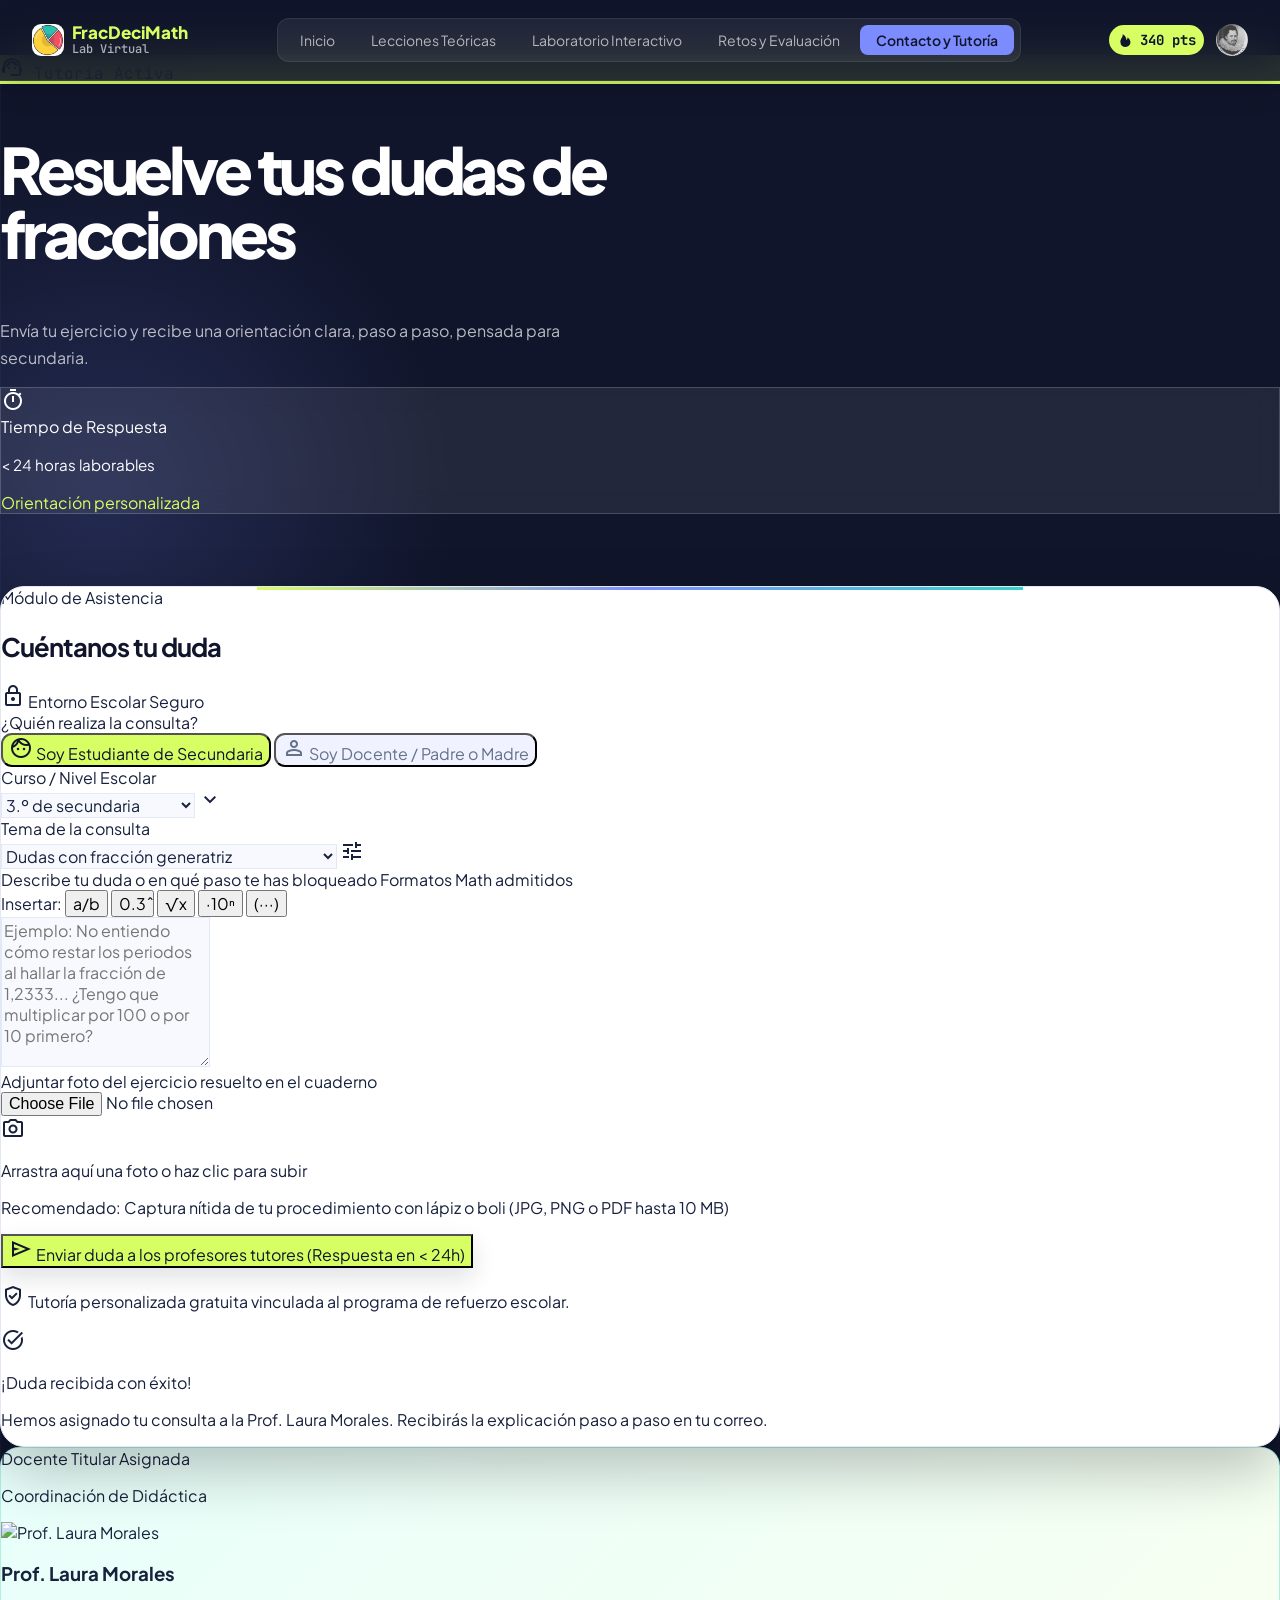
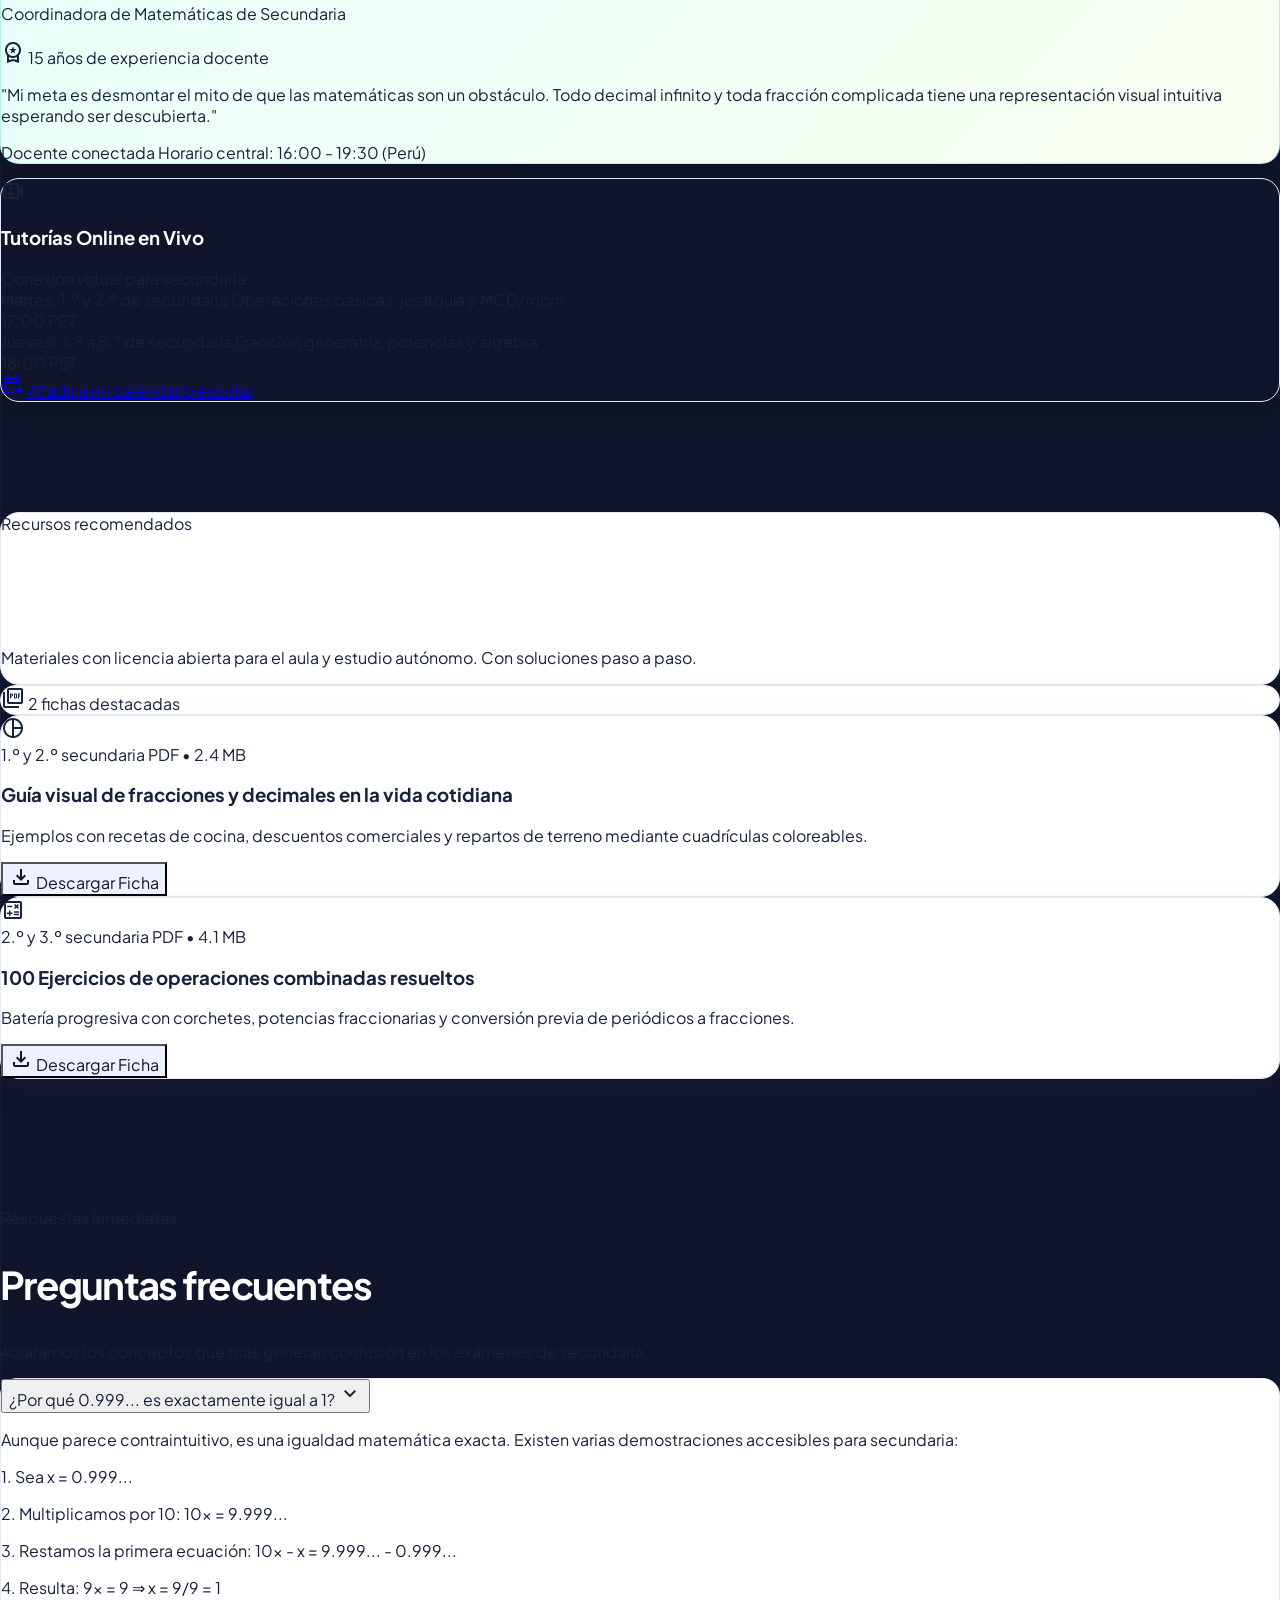
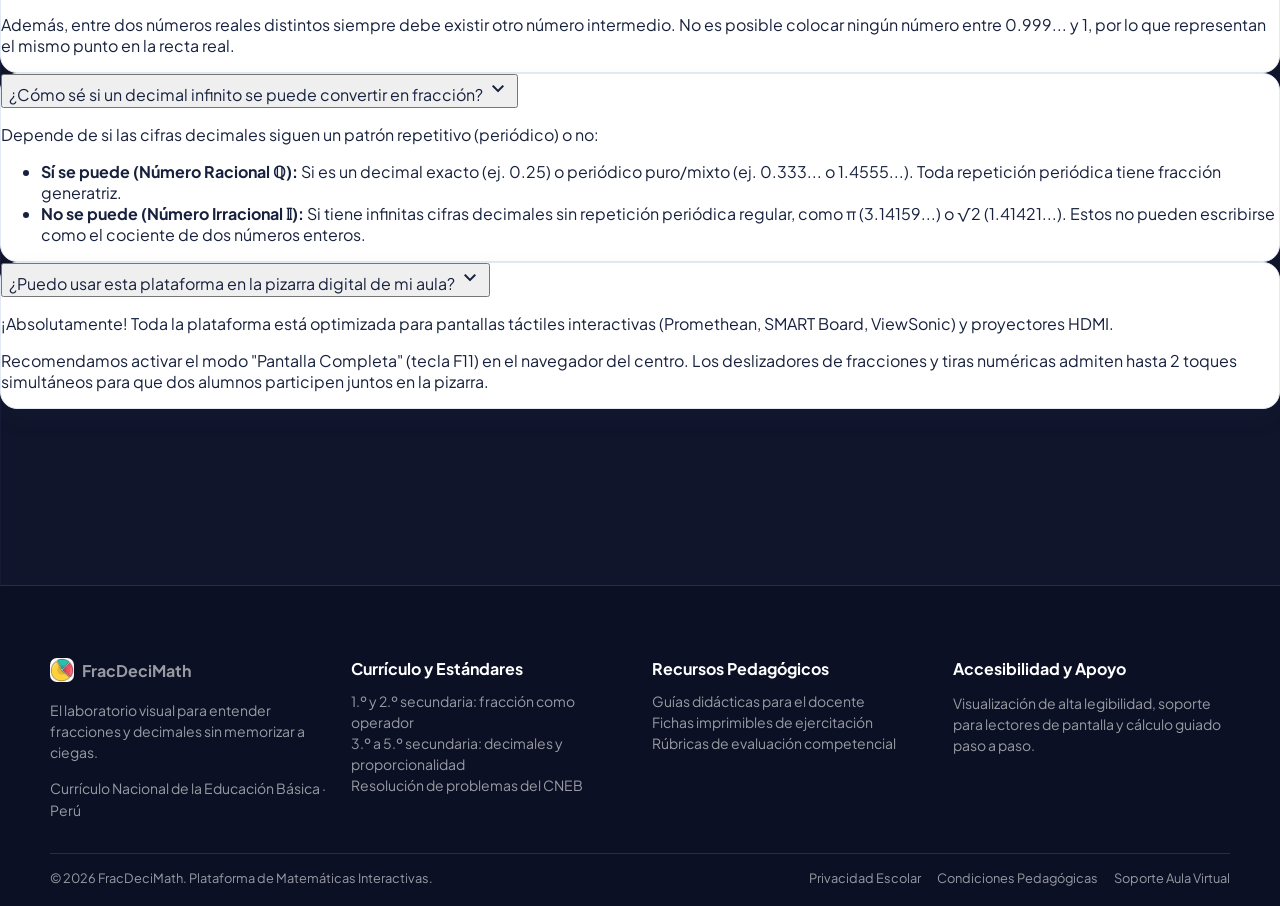
==== contacto-tutoria.html @ 97b7433b "Initial commit Created from https://vercel.com/new" ====
<!doctype html>
<html lang="es">
  <head>
    <meta charset="utf-8" />
    <meta content="width=device-width, initial-scale=1.0" name="viewport" />
    <meta content="web_standard" name="shell-type" />
    <title>FracDeciMath — Contacto y Tutoría</title>

    <!-- Fuentes -->
    <link href="https://fonts.googleapis.com" rel="preconnect" />
    <link crossorigin="" href="https://fonts.gstatic.com" rel="preconnect" />
    <link
      href="https://fonts.googleapis.com/css2?family=Material+Symbols+Outlined:opsz,wght,FILL,GRAD@20..48,100..700,0..1,-50..200"
      rel="stylesheet"
    />
    <link
      href="https://fonts.googleapis.com/css2?family=JetBrains+Mono:wght@400;500;600;700&family=Plus+Jakarta+Sans:wght@400;500;600;700;800&display=swap"
      rel="stylesheet"
    />

    <!-- Estilos propios -->

    <!-- Tailwind (CDN) + configuración -->
    <script src="https://cdn.tailwindcss.com"></script>
    <script id="tailwind-config">
      tailwind.config = {
        darkMode: "class",
        theme: {
          extend: {
            colors: {
              "on-secondary-fixed-variant": "#004e5c",
              "on-primary-fixed-variant": "#3323cc",
              secondary: "#00687a",
              "surface-container-low": "#f0f3ff",
              "on-secondary-container": "#006172",
              "surface-bright": "#f9f9ff",
              primary: "#3525cd",
              "on-secondary-fixed": "#001f26",
              "on-primary-container": "#dad7ff",
              "on-error": "#ffffff",
              surface: "#f9f9ff",
              "surface-tint": "#4d44e3",
              "inverse-primary": "#c3c0ff",
              "on-primary": "#ffffff",
              "surface-dim": "#cfdaf2",
              "inverse-surface": "#263143",
              error: "#ba1a1a",
              "surface-container-highest": "#d8e3fb",
              "primary-container": "#4f46e5",
              outline: "#777587",
              "on-tertiary-fixed": "#2a1700",
              "inverse-on-surface": "#ecf1ff",
              "surface-container": "#e7eeff",
              "surface-variant": "#d8e3fb",
              "tertiary-fixed": "#ffddb8",
              "secondary-fixed-dim": "#4cd7f6",
              "tertiary-container": "#885500",
              "on-background": "#111c2d",
              "secondary-container": "#57dffe",
              tertiary: "#684000",
              "surface-container-high": "#dee8ff",
              "on-error-container": "#93000a",
              "primary-fixed": "#e2dfff",
              "primary-fixed-dim": "#c3c0ff",
              "on-tertiary": "#ffffff",
              "tertiary-fixed-dim": "#ffb95f",
              "error-container": "#ffdad6",
              "on-surface": "#111c2d",
              "on-primary-fixed": "#0f0069",
              "outline-variant": "#c7c4d8",
              "on-secondary": "#ffffff",
              "on-surface-variant": "#464555",
              "on-tertiary-fixed-variant": "#653e00",
              background: "#f9f9ff",
              "on-tertiary-container": "#ffd4a4",
              "secondary-fixed": "#acedff",
              "surface-container-lowest": "#ffffff",
            },
            borderRadius: {
              DEFAULT: "0.25rem",
              lg: "0.5rem",
              xl: "0.75rem",
              full: "9999px",
            },
            spacing: {
              gutter: "1.5rem",
              margin: "2rem",
              "space-sm": "0.5rem",
              "space-md": "1rem",
              "space-xs": "0.25rem",
              "space-lg": "1.5rem",
              "margin-mobile": "1rem",
              "space-xl": "2.5rem",
              "gutter-mobile": "1rem",
            },
            fontFamily: {
              "headline-md": ["Plus Jakarta Sans"],
              "math-display": ["JetBrains Mono"],
              "label-lg": ["JetBrains Mono"],
              "body-md": ["Plus Jakarta Sans"],
              "label-sm": ["JetBrains Mono"],
              "label-md": ["JetBrains Mono"],
              "headline-xl-mobile": ["Plus Jakarta Sans"],
              "headline-lg-mobile": ["Plus Jakarta Sans"],
              "headline-xl": ["Plus Jakarta Sans"],
              "body-sm": ["Plus Jakarta Sans"],
              "headline-sm": ["Plus Jakarta Sans"],
              "body-lg": ["Plus Jakarta Sans"],
              "headline-lg": ["Plus Jakarta Sans"],
              "math-inline": ["JetBrains Mono"],
            },
            fontSize: {
              "headline-md": [
                "22px",
                { lineHeight: "28px", fontWeight: "700" },
              ],
              "math-display": [
                "24px",
                { lineHeight: "36px", fontWeight: "600" },
              ],
              "label-lg": [
                "16px",
                {
                  lineHeight: "22px",
                  letterSpacing: "-0.01em",
                  fontWeight: "600",
                },
              ],
              "body-md": ["16px", { lineHeight: "24px", fontWeight: "400" }],
              "label-sm": [
                "12px",
                {
                  lineHeight: "16px",
                  letterSpacing: "0.02em",
                  fontWeight: "500",
                },
              ],
              "label-md": ["14px", { lineHeight: "18px", fontWeight: "500" }],
              "headline-xl-mobile": [
                "30px",
                {
                  lineHeight: "38px",
                  letterSpacing: "-0.015em",
                  fontWeight: "800",
                },
              ],
              "headline-lg-mobile": [
                "24px",
                {
                  lineHeight: "32px",
                  letterSpacing: "-0.01em",
                  fontWeight: "700",
                },
              ],
              "headline-xl": [
                "40px",
                {
                  lineHeight: "48px",
                  letterSpacing: "-0.02em",
                  fontWeight: "800",
                },
              ],
              "body-sm": ["14px", { lineHeight: "20px", fontWeight: "400" }],
              "headline-sm": [
                "18px",
                { lineHeight: "24px", fontWeight: "600" },
              ],
              "body-lg": ["18px", { lineHeight: "28px", fontWeight: "400" }],
              "headline-lg": [
                "32px",
                {
                  lineHeight: "40px",
                  letterSpacing: "-0.015em",
                  fontWeight: "700",
                },
              ],
              "math-inline": [
                "16px",
                { lineHeight: "24px", fontWeight: "500" },
              ],
            },
          },
        },
      };
    </script>
    <link rel="stylesheet" href="css/header.css" />
    <link rel="stylesheet" href="css/layouts.css" />
    <link rel="stylesheet" href="css/base.css" />
    <link rel="stylesheet" href="css/contacto-tutoria.css" />
  </head>

  <body
    data-page="contacto-tutoria"
    class="bg-surface font-body-md text-on-surface antialiased selection:bg-primary selection:text-on-primary"
  >
    <!-- ======================= HEADER ======================= -->
    <div data-layout="header"></div>

    <!-- ======================= MAIN ======================= -->
    <main class="w-full pt-20 bg-surface min-h-[calc(100vh-14rem)]">
      <div class="flex flex-col w-full">
        <!-- Page Header -->
        <section
          class="relative w-full overflow-hidden bg-gradient-to-b from-surface-container-high/60 via-surface to-surface pb-space-xl pt-space-lg"
        >
          <div class="max-w-[1280px] mx-auto px-margin-mobile lg:px-margin">
            <div
              class="flex flex-col lg:flex-row lg:items-end lg:justify-between gap-space-lg"
            >
              <div class="max-w-3xl">
                <div
                  class="inline-flex items-center gap-space-xs bg-primary-fixed text-on-primary-fixed px-space-md py-1 rounded-full mb-space-md"
                >
                  <span class="material-symbols-outlined text-base"
                    >support_agent</span
                  >
                  <span
                    class="font-label-sm text-label-sm uppercase tracking-wider font-semibold"
                    >Tutoría Activa</span
                  >
                </div>
                <h1
                  class="font-headline-xl text-headline-xl text-on-surface tracking-tight mb-space-sm"
                >
                  Resuelve tus dudas de fracciones
                </h1>
                <p
                  class="font-body-lg text-body-lg text-on-surface-variant max-w-2xl"
                >
                  Envía tu ejercicio y recibe una orientación clara, paso a
                  paso, pensada para secundaria.
                </p>
              </div>

              <!-- Quick Status Card -->
              <div
                class="bg-surface-container-lowest p-space-md rounded-xl shadow-md flex items-center gap-space-md min-w-[280px]"
              >
                <div
                  class="relative flex items-center justify-center w-12 h-12 rounded-lg bg-secondary-fixed text-on-secondary-fixed"
                >
                  <span class="material-symbols-outlined text-2xl">timer</span>
                  <span
                    class="absolute top-1 right-1 w-2.5 h-2.5 rounded-full bg-secondary ring-2 ring-surface-container-lowest"
                  ></span>
                </div>
                <div>
                  <span
                    class="font-label-sm text-label-sm text-outline uppercase tracking-wider"
                    >Tiempo de Respuesta</span
                  >
                  <p class="font-headline-sm text-headline-sm text-on-surface">
                    &lt; 24 horas laborables
                  </p>
                  <span
                    class="font-body-sm text-body-sm text-secondary font-medium"
                    >Orientación personalizada</span
                  >
                </div>
              </div>
            </div>
          </div>
        </section>

        <!-- Formulario + Panel docente -->
        <section class="w-full pb-space-xl">
          <div class="max-w-[1280px] mx-auto px-margin-mobile lg:px-margin">
            <div
              class="grid grid-cols-1 lg:grid-cols-12 gap-space-lg items-start"
            >
              <!-- Columna izquierda: formulario (7 cols) -->
              <div
                class="lg:col-span-7 bg-surface-container-lowest rounded-xl p-space-lg lg:p-space-xl shadow-md"
              >
                <div
                  class="flex items-center justify-between mb-space-lg pb-space-sm border-b-0"
                >
                  <div>
                    <span
                      class="font-label-sm text-label-sm text-primary uppercase font-bold tracking-wider"
                      >Módulo de Asistencia</span
                    >
                    <h2
                      class="font-headline-lg text-headline-lg text-on-surface"
                    >
                      Cuéntanos tu duda
                    </h2>
                  </div>
                  <div
                    class="hidden sm:flex items-center gap-1 bg-surface-container px-space-sm py-1 rounded-full text-on-surface-variant"
                  >
                    <span class="material-symbols-outlined text-sm">lock</span>
                    <span class="font-label-sm text-label-sm"
                      >Entorno Escolar Seguro</span
                    >
                  </div>
                </div>

                <form
                  class="space-y-space-lg"
                  id="math-query-form"
                  onsubmit="
                    event.preventDefault();
                    showSuccessToast();
                  "
                >
                  <!-- Selector de rol -->
                  <div>
                    <label
                      class="block font-label-md text-label-md text-on-surface mb-space-xs font-semibold"
                      >¿Quién realiza la consulta?</label
                    >
                    <div
                      class="grid grid-cols-2 gap-space-sm bg-surface-container-low p-1.5 rounded-lg"
                    >
                      <button
                        class="py-2.5 px-space-md rounded-md font-body-sm text-body-sm font-semibold transition-all bg-primary-container text-on-primary shadow-sm flex items-center justify-center gap-space-xs"
                        id="role-student"
                        onclick="setRole('student')"
                        type="button"
                      >
                        <span class="material-symbols-outlined text-base"
                          >face</span
                        >
                        <span>Soy Estudiante de Secundaria</span>
                      </button>
                      <button
                        class="py-2.5 px-space-md rounded-md font-body-sm text-body-sm font-semibold text-on-surface-variant hover:text-on-surface hover:bg-surface-container transition-all flex items-center justify-center gap-space-xs"
                        id="role-teacher"
                        onclick="setRole('teacher')"
                        type="button"
                      >
                        <span class="material-symbols-outlined text-base"
                          >person</span
                        >
                        <span>Soy Docente / Padre o Madre</span>
                      </button>
                    </div>
                  </div>

                  <!-- Curso y tema -->
                  <div class="grid grid-cols-1 md:grid-cols-2 gap-space-md">
                    <div>
                      <label
                        class="block font-label-md text-label-md text-on-surface mb-space-xs font-semibold"
                        >Curso / Nivel Escolar</label
                      >
                      <div class="relative">
                        <select
                          class="w-full h-12 bg-surface-container-low text-on-surface font-body-md text-body-md rounded-lg px-space-md appearance-none focus:outline-none focus:bg-surface-container-lowest focus:ring-2 focus:ring-primary transition-all"
                        >
                          <option value="1sec">1.º de secundaria</option>
                          <option value="2sec">2.º de secundaria</option>
                          <option selected="" value="3sec">
                            3.º de secundaria
                          </option>
                          <option value="4sec">4.º y 5.º de secundaria</option>
                        </select>
                        <span
                          class="material-symbols-outlined absolute right-space-md top-3 pointer-events-none text-outline"
                          >expand_more</span
                        >
                      </div>
                    </div>
                    <div>
                      <label
                        class="block font-label-md text-label-md text-on-surface mb-space-xs font-semibold"
                        >Tema de la consulta</label
                      >
                      <div class="relative">
                        <select
                          class="w-full h-12 bg-surface-container-low text-on-surface font-body-md text-body-md rounded-lg px-space-md appearance-none focus:outline-none focus:bg-surface-container-lowest focus:ring-2 focus:ring-primary transition-all"
                        >
                          <option value="generatriz">
                            Dudas con fracción generatriz
                          </option>
                          <option value="combinadas">
                            Operaciones combinadas con paréntesis
                          </option>
                          <option value="problemas">
                            Problemas de aplicación contextual
                          </option>
                          <option value="otro">
                            Otro contenido del temario
                          </option>
                        </select>
                        <span
                          class="material-symbols-outlined absolute right-space-md top-3 pointer-events-none text-outline"
                          >tune</span
                        >
                      </div>
                    </div>
                  </div>

                  <!-- Descripción + atajos matemáticos -->
                  <div>
                    <div class="flex items-center justify-between mb-space-xs">
                      <label
                        class="font-label-md text-label-md text-on-surface font-semibold"
                        >Describe tu duda o en qué paso te has bloqueado</label
                      >
                      <span class="font-label-sm text-label-sm text-outline"
                        >Formatos Math admitidos</span
                      >
                    </div>
                    <div
                      class="flex flex-wrap items-center gap-space-xs mb-space-xs bg-surface-container-low p-space-xs rounded-lg"
                    >
                      <span
                        class="font-label-sm text-label-sm text-on-surface-variant px-space-xs"
                        >Insertar:</span
                      >
                      <button
                        class="px-space-sm py-1 bg-surface-container-lowest text-primary font-math-inline text-math-inline rounded hover:bg-primary hover:text-on-primary transition-colors shadow-sm"
                        onclick="insertSnippet('\\frac{a}{b}')"
                        type="button"
                      >
                        a/b
                      </button>
                      <button
                        class="px-space-sm py-1 bg-surface-container-lowest text-primary font-math-inline text-math-inline rounded hover:bg-primary hover:text-on-primary transition-colors shadow-sm"
                        onclick="insertSnippet('0.\\bar{3}')"
                        type="button"
                      >
                        0.3̂
                      </button>
                      <button
                        class="px-space-sm py-1 bg-surface-container-lowest text-primary font-math-inline text-math-inline rounded hover:bg-primary hover:text-on-primary transition-colors shadow-sm"
                        onclick="insertSnippet('\\sqrt{x}')"
                        type="button"
                      >
                        √x
                      </button>
                      <button
                        class="px-space-sm py-1 bg-surface-container-lowest text-primary font-math-inline text-math-inline rounded hover:bg-primary hover:text-on-primary transition-colors shadow-sm"
                        onclick="insertSnippet(' \\cdot 10^n ')"
                        type="button"
                      >
                        ·10ⁿ
                      </button>
                      <button
                        class="px-space-sm py-1 bg-surface-container-lowest text-primary font-math-inline text-math-inline rounded hover:bg-primary hover:text-on-primary transition-colors shadow-sm"
                        onclick="insertSnippet('( ) / ( )')"
                        type="button"
                      >
                        (···)
                      </button>
                    </div>
                    <textarea
                      class="w-full bg-surface-container-low text-on-surface font-body-md text-body-md p-space-md rounded-lg focus:outline-none focus:bg-surface-container-lowest focus:ring-2 focus:ring-primary transition-all resize-y"
                      id="query-textarea"
                      placeholder="Ejemplo: No entiendo cómo restar los periodos al hallar la fracción de 1,2333... ¿Tengo que multiplicar por 100 o por 10 primero?"
                      required=""
                      rows="4"
                    ></textarea>
                  </div>

                  <!-- Subida de foto -->
                  <div>
                    <label
                      class="block font-label-md text-label-md text-on-surface mb-space-xs font-semibold"
                      >Adjuntar foto del ejercicio resuelto en el
                      cuaderno</label
                    >
                    <div
                      class="relative group bg-surface-container-low hover:bg-surface-container-high rounded-xl p-space-lg text-center transition-all cursor-pointer"
                    >
                      <input
                        accept="image/*,.pdf"
                        class="absolute inset-0 w-full h-full opacity-0 cursor-pointer"
                        onchange="handleFileSelected(this)"
                        type="file"
                      />
                      <div class="flex flex-col items-center justify-center">
                        <div
                          class="w-12 h-12 rounded-full bg-surface-container-lowest text-primary flex items-center justify-center mb-space-xs group-hover:scale-110 transition-transform shadow-sm"
                        >
                          <span class="material-symbols-outlined text-2xl"
                            >photo_camera</span
                          >
                        </div>
                        <p
                          class="font-headline-sm text-headline-sm text-on-surface mb-1"
                          id="upload-headline"
                        >
                          Arrastra aquí una foto o haz clic para subir
                        </p>
                        <p
                          class="font-body-sm text-body-sm text-on-surface-variant"
                        >
                          Recomendado: Captura nítida de tu procedimiento con
                          lápiz o boli (JPG, PNG o PDF hasta 10 MB)
                        </p>
                      </div>
                    </div>
                  </div>

                  <!-- Envío -->
                  <div class="pt-space-xs">
                    <button
                      class="w-full h-14 bg-primary-container text-on-primary font-headline-sm text-headline-sm rounded-lg hover:opacity-95 active:scale-[0.99] transition-all shadow-md flex items-center justify-center gap-space-sm"
                      type="submit"
                    >
                      <span class="material-symbols-outlined text-2xl"
                        >send</span
                      >
                      <span
                        >Enviar duda a los profesores tutores (Respuesta en &lt;
                        24h)</span
                      >
                    </button>
                    <p
                      class="text-center font-label-sm text-label-sm text-outline mt-space-sm flex items-center justify-center gap-space-xs"
                    >
                      <span
                        class="material-symbols-outlined text-sm text-secondary"
                        >verified_user</span
                      >
                      Tutoría personalizada gratuita vinculada al programa de
                      refuerzo escolar.
                    </p>
                  </div>
                </form>

                <!-- Toast (oculto por defecto) -->
                <div
                  class="hidden mt-space-md p-space-md rounded-lg bg-surface-container-highest text-on-surface flex items-center gap-space-sm transition-all"
                  id="query-toast"
                >
                  <span
                    class="material-symbols-outlined text-secondary text-2xl"
                    >task_alt</span
                  >
                  <div>
                    <p class="font-headline-sm text-headline-sm">
                      ¡Duda recibida con éxito!
                    </p>
                    <p
                      class="font-body-sm text-body-sm text-on-surface-variant"
                    >
                      Hemos asignado tu consulta a la Prof. Laura Morales.
                      Recibirás la explicación paso a paso en tu correo.
                    </p>
                  </div>
                </div>
              </div>

              <!-- Columna derecha: docente y soporte (5 cols) -->
              <div class="lg:col-span-5 space-y-space-lg">
                <!-- Perfil docente -->
                <div
                  class="bg-surface-container-lowest rounded-xl overflow-hidden shadow-md"
                >
                  <div
                    class="bg-gradient-to-r from-primary to-surface-tint p-space-md text-on-primary"
                  >
                    <span
                      class="font-label-sm text-label-sm uppercase font-bold tracking-wider opacity-90"
                      >Docente Titular Asignada</span
                    >
                    <p
                      class="font-headline-sm text-headline-sm text-on-primary"
                    >
                      Coordinación de Didáctica
                    </p>
                  </div>
                  <div class="p-space-lg">
                    <div class="flex items-start gap-space-md mb-space-md">
                      <img
                        alt="Prof. Laura Morales"
                        class="w-24 h-24 rounded-2xl object-cover shadow-md shrink-0"
                        src="https://lh3.googleusercontent.com/aida-public/[base64]"
                      />
                      <div>
                        <h3
                          class="font-headline-md text-headline-md text-on-surface leading-snug"
                        >
                          Prof. Laura Morales
                        </h3>
                        <p
                          class="font-body-sm text-body-sm text-secondary font-medium"
                        >
                          Coordinadora de Matemáticas de Secundaria
                        </p>
                        <div
                          class="flex items-center gap-space-xs text-outline mt-1 font-label-sm text-label-sm"
                        >
                          <span class="material-symbols-outlined text-sm"
                            >workspace_premium</span
                          >
                          <span>15 años de experiencia docente</span>
                        </div>
                      </div>
                    </div>
                    <p
                      class="font-body-sm text-body-sm text-on-surface-variant bg-surface-container-low p-space-md rounded-lg mb-space-md"
                    >
                      "Mi meta es desmontar el mito de que las matemáticas son
                      un obstáculo. Todo decimal infinito y toda fracción
                      complicada tiene una representación visual intuitiva
                      esperando ser descubierta."
                    </p>
                    <div
                      class="flex items-center justify-between text-on-surface-variant font-label-sm text-label-sm pt-space-xs"
                    >
                      <span class="flex items-center gap-1">
                        <span
                          class="w-2.5 h-2.5 rounded-full bg-secondary"
                        ></span>
                        Docente conectada
                      </span>
                      <span class="text-outline"
                        >Horario central: 16:00 - 19:30 (Perú)</span
                      >
                    </div>
                  </div>
                </div>

                <!-- Tutorías en vivo -->
                <div
                  class="bg-surface-container-lowest rounded-xl p-space-lg shadow-md"
                >
                  <div class="flex items-center gap-space-sm mb-space-md">
                    <div
                      class="w-10 h-10 rounded-lg bg-surface-container-high text-primary flex items-center justify-center"
                    >
                      <span class="material-symbols-outlined text-xl"
                        >video_camera_front</span
                      >
                    </div>
                    <div>
                      <h3
                        class="font-headline-sm text-headline-sm text-on-surface"
                      >
                        Tutorías Online en Vivo
                      </h3>
                      <span
                        class="font-body-sm text-body-sm text-on-surface-variant"
                        >Conexión virtual para secundaria</span
                      >
                    </div>
                  </div>
                  <div class="space-y-space-sm mb-space-md">
                    <div
                      class="flex items-center justify-between p-space-sm rounded-lg bg-surface-container-low hover:bg-surface-container transition-colors"
                    >
                      <div>
                        <span
                          class="font-label-md text-label-md text-on-surface font-semibold block"
                          >Martes: 1.º y 2.º de secundaria</span
                        >
                        <span class="font-body-sm text-body-sm text-outline"
                          >Operaciones básicas, jerarquía y MCD/mcm</span
                        >
                      </div>
                      <span
                        class="font-label-md text-label-md text-primary font-bold bg-primary-fixed px-space-sm py-1 rounded"
                        >17:00 PET</span
                      >
                    </div>
                    <div
                      class="flex items-center justify-between p-space-sm rounded-lg bg-surface-container-low hover:bg-surface-container transition-colors"
                    >
                      <div>
                        <span
                          class="font-label-md text-label-md text-on-surface font-semibold block"
                          >Jueves: 3.º a 5.º de secundaria</span
                        >
                        <span class="font-body-sm text-body-sm text-outline"
                          >Fracción generatriz, potencias y álgebra</span
                        >
                      </div>
                      <span
                        class="font-label-md text-label-md text-primary font-bold bg-primary-fixed px-space-sm py-1 rounded"
                        >18:00 PET</span
                      >
                    </div>
                  </div>
                  <a
                    class="w-full py-2.5 bg-surface-container-high text-on-surface font-headline-sm text-headline-sm rounded-lg hover:bg-surface-container-highest transition-colors flex items-center justify-center gap-space-xs"
                    href="#"
                    onclick="
                      event.preventDefault();
                      alert(
                        'Enlace de sesión enviado al calendario del alumno.',
                      );
                    "
                  >
                    <span class="material-symbols-outlined text-base"
                      >calendar_add_on</span
                    >
                    <span>Añadir a mi calendario escolar</span>
                  </a>
                </div>

                <!-- Comunidad -->
                <div
                  class="bg-surface-container rounded-xl p-space-lg shadow-sm"
                >
                  <h3
                    class="font-headline-sm text-headline-sm text-on-surface mb-space-xs"
                  >
                    Comunidad de Ayuda Mutua
                  </h3>
                  <p
                    class="font-body-sm text-body-sm text-on-surface-variant mb-space-md"
                  >
                    Resuelve ejercicios con otros compañeros de secundaria
                    moderados por docentes voluntarios.
                  </p>
                  <div class="grid grid-cols-2 gap-space-sm">
                    <a
                      class="flex items-center gap-space-xs p-space-sm rounded-lg bg-surface-container-lowest hover:bg-surface-container-high transition-all text-on-surface group"
                      href="#"
                      onclick="event.preventDefault()"
                    >
                      <span
                        class="material-symbols-outlined text-secondary group-hover:scale-110 transition-transform"
                        >send</span
                      >
                      <div>
                        <span
                          class="font-label-md text-label-md font-semibold block"
                          >Telegram</span
                        >
                        <span class="font-label-sm text-label-sm text-outline"
                          >Canal @FracDudas</span
                        >
                      </div>
                    </a>
                    <a
                      class="flex items-center gap-space-xs p-space-sm rounded-lg bg-surface-container-lowest hover:bg-surface-container-high transition-all text-on-surface group"
                      href="#"
                      onclick="event.preventDefault()"
                    >
                      <span
                        class="material-symbols-outlined text-primary group-hover:scale-110 transition-transform"
                        >forum</span
                      >
                      <div>
                        <span
                          class="font-label-md text-label-md font-semibold block"
                          >Discord</span
                        >
                        <span class="font-label-sm text-label-sm text-outline"
                          >Servidor MathHub</span
                        >
                      </div>
                    </a>
                  </div>
                </div>
              </div>
            </div>
          </div>
        </section>

        <!-- Repositorio de recursos -->
        <section class="w-full bg-surface-container-low py-space-xl">
          <div class="max-w-[1280px] mx-auto px-margin-mobile lg:px-margin">
            <div
              class="flex flex-col md:flex-row md:items-end justify-between gap-space-md mb-space-xl"
            >
              <div>
                <span
                  class="font-label-sm text-label-sm uppercase tracking-wider text-secondary font-bold"
                  >Recursos recomendados</span
                >
                <h2 class="font-headline-xl text-headline-xl text-on-surface">
                  Fichas para practicar
                </h2>
                <p
                  class="font-body-md text-body-md text-on-surface-variant mt-1"
                >
                  Materiales con licencia abierta para el aula y estudio
                  autónomo. Con soluciones paso a paso.
                </p>
              </div>
              <div class="flex items-center gap-space-xs">
                <span
                  class="font-label-md text-label-md text-on-surface-variant bg-surface-container-lowest px-space-md py-2 rounded-lg shadow-sm flex items-center gap-2"
                >
                  <span class="material-symbols-outlined text-primary text-base"
                    >picture_as_pdf</span
                  >
                  2 fichas destacadas
                </span>
              </div>
            </div>

            <div
              class="grid grid-cols-1 md:grid-cols-2 lg:grid-cols-4 gap-space-md"
            >
              <!-- Ficha 1 -->
              <div
                class="bg-surface-container-lowest rounded-xl p-space-lg flex flex-col justify-between shadow-sm hover:shadow-md transition-shadow group"
              >
                <div>
                  <div
                    class="w-12 h-12 rounded-lg bg-primary-fixed text-primary flex items-center justify-center mb-space-md group-hover:scale-105 transition-transform"
                  >
                    <span class="material-symbols-outlined text-2xl"
                      >pie_chart</span
                    >
                  </div>
                  <div class="flex items-center gap-space-xs mb-space-xs">
                    <span
                      class="bg-surface-container-high text-on-surface font-label-sm text-label-sm px-2 py-0.5 rounded"
                      >1.º y 2.º secundaria</span
                    >
                    <span class="text-outline font-label-sm text-label-sm"
                      >PDF • 2.4 MB</span
                    >
                  </div>
                  <h3
                    class="font-headline-sm text-headline-sm text-on-surface mb-space-xs leading-snug"
                  >
                    Guía visual de fracciones y decimales en la vida cotidiana
                  </h3>
                  <p
                    class="font-body-sm text-body-sm text-on-surface-variant mb-space-lg"
                  >
                    Ejemplos con recetas de cocina, descuentos comerciales y
                    repartos de terreno mediante cuadrículas coloreables.
                  </p>
                </div>
                <button
                  class="w-full py-2.5 bg-surface-container-low text-primary hover:bg-primary hover:text-on-primary font-headline-sm text-headline-sm rounded-lg transition-colors flex items-center justify-center gap-space-xs"
                  onclick="downloadAsset('Guia_Visual_Fracciones.pdf')"
                  type="button"
                >
                  <span class="material-symbols-outlined text-base"
                    >download</span
                  >
                  <span>Descargar Ficha</span>
                </button>
              </div>

              <!-- Ficha 2 -->
              <div
                class="bg-surface-container-lowest rounded-xl p-space-lg flex flex-col justify-between shadow-sm hover:shadow-md transition-shadow group"
              >
                <div>
                  <div
                    class="w-12 h-12 rounded-lg bg-secondary-fixed text-on-secondary-fixed flex items-center justify-center mb-space-md group-hover:scale-105 transition-transform"
                  >
                    <span class="material-symbols-outlined text-2xl"
                      >calculate</span
                    >
                  </div>
                  <div class="flex items-center gap-space-xs mb-space-xs">
                    <span
                      class="bg-surface-container-high text-on-surface font-label-sm text-label-sm px-2 py-0.5 rounded"
                      >2.º y 3.º secundaria</span
                    >
                    <span class="text-outline font-label-sm text-label-sm"
                      >PDF • 4.1 MB</span
                    >
                  </div>
                  <h3
                    class="font-headline-sm text-headline-sm text-on-surface mb-space-xs leading-snug"
                  >
                    100 Ejercicios de operaciones combinadas resueltos
                  </h3>
                  <p
                    class="font-body-sm text-body-sm text-on-surface-variant mb-space-lg"
                  >
                    Batería progresiva con corchetes, potencias fraccionarias y
                    conversión previa de periódicos a fracciones.
                  </p>
                </div>
                <button
                  class="w-full py-2.5 bg-surface-container-low text-primary hover:bg-primary hover:text-on-primary font-headline-sm text-headline-sm rounded-lg transition-colors flex items-center justify-center gap-space-xs"
                  onclick="downloadAsset('100_Operaciones_Combinadas.pdf')"
                  type="button"
                >
                  <span class="material-symbols-outlined text-base"
                    >download</span
                  >
                  <span>Descargar Ficha</span>
                </button>
              </div>

              <!-- Ficha 3 -->
              <div
                class="bg-surface-container-lowest rounded-xl p-space-lg flex flex-col justify-between shadow-sm hover:shadow-md transition-shadow group"
              >
                <div>
                  <div
                    class="w-12 h-12 rounded-lg bg-tertiary-fixed text-on-tertiary-fixed flex items-center justify-center mb-space-md group-hover:scale-105 transition-transform"
                  >
                    <span class="material-symbols-outlined text-2xl"
                      >extension</span
                    >
                  </div>
                  <div class="flex items-center gap-space-xs mb-space-xs">
                    <span
                      class="bg-surface-container-high text-on-surface font-label-sm text-label-sm px-2 py-0.5 rounded"
                      >Todos los cursos</span
                    >
                    <span class="text-outline font-label-sm text-label-sm"
                      >PDF • 1.8 MB</span
                    >
                  </div>
                  <h3
                    class="font-headline-sm text-headline-sm text-on-surface mb-space-xs leading-snug"
                  >
                    Juegos de mesa y recortables: dominó fraccionario
                  </h3>
                  <p
                    class="font-body-sm text-body-sm text-on-surface-variant mb-space-lg"
                  >
                    28 fichas recortables de dominó donde se empareja el
                    decimal, la fracción irreductible y el diagrama de tarta.
                  </p>
                </div>
                <button
                  class="w-full py-2.5 bg-surface-container-low text-primary hover:bg-primary hover:text-on-primary font-headline-sm text-headline-sm rounded-lg transition-colors flex items-center justify-center gap-space-xs"
                  onclick="downloadAsset('Domino_Fracciones_Recortable.pdf')"
                  type="button"
                >
                  <span class="material-symbols-outlined text-base"
                    >download</span
                  >
                  <span>Descargar Ficha</span>
                </button>
              </div>

              <!-- Ficha 4 -->
              <div
                class="bg-surface-container-lowest rounded-xl p-space-lg flex flex-col justify-between shadow-sm hover:shadow-md transition-shadow group"
              >
                <div>
                  <div
                    class="w-12 h-12 rounded-lg bg-surface-container-high text-on-surface flex items-center justify-center mb-space-md group-hover:scale-105 transition-transform"
                  >
                    <span class="material-symbols-outlined text-2xl"
                      >fact_check</span
                    >
                  </div>
                  <div class="flex items-center gap-space-xs mb-space-xs">
                    <span
                      class="bg-surface-container-high text-on-surface font-label-sm text-label-sm px-2 py-0.5 rounded"
                      >Evaluación</span
                    >
                    <span class="text-outline font-label-sm text-label-sm"
                      >PDF • 850 KB</span
                    >
                  </div>
                  <h3
                    class="font-headline-sm text-headline-sm text-on-surface mb-space-xs leading-snug"
                  >
                    Rúbrica de autoevaluación para secundaria
                  </h3>
                  <p
                    class="font-body-sm text-body-sm text-on-surface-variant mb-space-lg"
                  >
                    Checklist competencial para que el alumno audite si domina
                    simplificación, ordenación en la recta y estimación.
                  </p>
                </div>
                <button
                  class="w-full py-2.5 bg-surface-container-low text-primary hover:bg-primary hover:text-on-primary font-headline-sm text-headline-sm rounded-lg transition-colors flex items-center justify-center gap-space-xs"
                  onclick="
                    downloadAsset('Rubrica_Autoevaluacion_Secundaria.pdf')
                  "
                  type="button"
                >
                  <span class="material-symbols-outlined text-base"
                    >download</span
                  >
                  <span>Descargar Ficha</span>
                </button>
              </div>
            </div>
          </div>
        </section>

        <!-- FAQ -->
        <section class="w-full py-space-xl">
          <div class="max-w-[840px] mx-auto px-margin-mobile lg:px-margin">
            <div class="text-center mb-space-xl">
              <span
                class="font-label-sm text-label-sm uppercase tracking-wider text-primary font-bold"
                >Respuestas Inmediatas</span
              >
              <h2
                class="font-headline-lg text-headline-lg text-on-surface mt-1"
              >
                Preguntas frecuentes
              </h2>
              <p
                class="font-body-md text-body-md text-on-surface-variant max-w-xl mx-auto mt-space-xs"
              >
                Aclaramos los conceptos que más generan confusión en los
                exámenes de secundaria.
              </p>
            </div>

            <div class="space-y-space-sm" id="faq-accordion">
              <!-- FAQ 1 -->
              <div
                class="bg-surface-container-lowest rounded-xl overflow-hidden shadow-sm"
              >
                <button
                  class="w-full p-space-md lg:p-space-lg text-left flex items-center justify-between gap-space-md focus:outline-none"
                  onclick="toggleFaq('faq-1')"
                  type="button"
                >
                  <span
                    class="font-headline-sm text-headline-sm text-on-surface"
                    >¿Por qué 0.999... es exactamente igual a 1?</span
                  >
                  <span
                    class="material-symbols-outlined text-outline transition-transform duration-200"
                    id="faq-icon-1"
                    >expand_more</span
                  >
                </button>
                <div
                  class="hidden px-space-md lg:px-space-lg pb-space-lg text-on-surface-variant font-body-md text-body-md space-y-space-sm"
                  id="faq-content-1"
                >
                  <p>
                    Aunque parece contraintuitivo, es una igualdad matemática
                    exacta. Existen varias demostraciones accesibles para
                    secundaria:
                  </p>
                  <div
                    class="bg-surface-container-low p-space-md rounded-lg font-math-inline text-math-inline text-on-surface space-y-1"
                  >
                    <p>1. Sea <span class="font-bold">x = 0.999...</span></p>
                    <p>
                      2. Multiplicamos por 10:
                      <span class="font-bold">10x = 9.999...</span>
                    </p>
                    <p>
                      3. Restamos la primera ecuación:
                      <span class="font-bold"
                        >10x - x = 9.999... - 0.999...</span
                      >
                    </p>
                    <p>
                      4. Resulta:
                      <span class="font-bold">9x = 9 ⇒ x = 9/9 = 1</span>
                    </p>
                  </div>
                  <p class="font-body-sm text-body-sm text-outline">
                    Además, entre dos números reales distintos siempre debe
                    existir otro número intermedio. No es posible colocar ningún
                    número entre 0.999... y 1, por lo que representan el mismo
                    punto en la recta real.
                  </p>
                </div>
              </div>

              <!-- FAQ 2 -->
              <div
                class="bg-surface-container-lowest rounded-xl overflow-hidden shadow-sm"
              >
                <button
                  class="w-full p-space-md lg:p-space-lg text-left flex items-center justify-between gap-space-md focus:outline-none"
                  onclick="toggleFaq('faq-2')"
                  type="button"
                >
                  <span
                    class="font-headline-sm text-headline-sm text-on-surface"
                    >¿Cómo sé si un decimal infinito se puede convertir en
                    fracción?</span
                  >
                  <span
                    class="material-symbols-outlined text-outline transition-transform duration-200"
                    id="faq-icon-2"
                    >expand_more</span
                  >
                </button>
                <div
                  class="hidden px-space-md lg:px-space-lg pb-space-lg text-on-surface-variant font-body-md text-body-md space-y-space-sm"
                  id="faq-content-2"
                >
                  <p>
                    Depende de si las cifras decimales siguen un patrón
                    repetitivo (periódico) o no:
                  </p>
                  <ul
                    class="list-disc pl-5 space-y-1 font-body-sm text-body-sm"
                  >
                    <li>
                      <strong class="text-on-surface"
                        >Sí se puede (Número Racional ℚ):</strong
                      >
                      Si es un decimal exacto (ej. 0.25) o periódico puro/mixto
                      (ej. 0.333... o 1.4555...). Toda repetición periódica
                      tiene fracción generatriz.
                    </li>
                    <li>
                      <strong class="text-on-surface"
                        >No se puede (Número Irracional 𝕀):</strong
                      >
                      Si tiene infinitas cifras decimales sin repetición
                      periódica regular, como π (3.14159...) o √2 (1.41421...).
                      Estos no pueden escribirse como el cociente de dos números
                      enteros.
                    </li>
                  </ul>
                </div>
              </div>

              <!-- FAQ 3 -->
              <div
                class="bg-surface-container-lowest rounded-xl overflow-hidden shadow-sm"
              >
                <button
                  class="w-full p-space-md lg:p-space-lg text-left flex items-center justify-between gap-space-md focus:outline-none"
                  onclick="toggleFaq('faq-3')"
                  type="button"
                >
                  <span
                    class="font-headline-sm text-headline-sm text-on-surface"
                    >¿Puedo usar esta plataforma en la pizarra digital de mi
                    aula?</span
                  >
                  <span
                    class="material-symbols-outlined text-outline transition-transform duration-200"
                    id="faq-icon-3"
                    >expand_more</span
                  >
                </button>
                <div
                  class="hidden px-space-md lg:px-space-lg pb-space-lg text-on-surface-variant font-body-md text-body-md space-y-space-sm"
                  id="faq-content-3"
                >
                  <p>
                    ¡Absolutamente! Toda la plataforma está optimizada para
                    pantallas táctiles interactivas (Promethean, SMART Board,
                    ViewSonic) y proyectores HDMI.
                  </p>
                  <p class="font-body-sm text-body-sm text-outline">
                    Recomendamos activar el modo "Pantalla Completa" (tecla F11)
                    en el navegador del centro. Los deslizadores de fracciones y
                    tiras numéricas admiten hasta 2 toques simultáneos para que
                    dos alumnos participen juntos en la pizarra.
                  </p>
                </div>
              </div>
            </div>
          </div>
        </section>

        <!-- Scripts de interacción -->
        <script>
          function setRole(role) {
            const studentBtn = document.getElementById("role-student");
            const teacherBtn = document.getElementById("role-teacher");

            if (role === "student") {
              studentBtn.className =
                "py-2.5 px-space-md rounded-md font-body-sm text-body-sm font-semibold transition-all bg-primary-container text-on-primary shadow-sm flex items-center justify-center gap-space-xs";
              teacherBtn.className =
                "py-2.5 px-space-md rounded-md font-body-sm text-body-sm font-semibold text-on-surface-variant hover:text-on-surface hover:bg-surface-container transition-all flex items-center justify-center gap-space-xs";
            } else {
              teacherBtn.className =
                "py-2.5 px-space-md rounded-md font-body-sm text-body-sm font-semibold transition-all bg-primary-container text-on-primary shadow-sm flex items-center justify-center gap-space-xs";
              studentBtn.className =
                "py-2.5 px-space-md rounded-md font-body-sm text-body-sm font-semibold text-on-surface-variant hover:text-on-surface hover:bg-surface-container transition-all flex items-center justify-center gap-space-xs";
            }
          }

          function insertSnippet(code) {
            const textarea = document.getElementById("query-textarea");
            const start = textarea.selectionStart;
            const end = textarea.selectionEnd;
            const text = textarea.value;
            textarea.value =
              text.substring(0, start) + code + text.substring(end);
            textarea.focus();
            textarea.selectionStart = textarea.selectionEnd =
              start + code.length;
          }

          function handleFileSelected(input) {
            if (input.files && input.files[0]) {
              const headline = document.getElementById("upload-headline");
              headline.textContent = "Archivo adjunto: " + input.files[0].name;
              headline.classList.add("text-secondary");
            }
          }

          function showSuccessToast() {
            const toast = document.getElementById("query-toast");
            toast.classList.remove("hidden");
            toast.scrollIntoView({ behavior: "smooth", block: "nearest" });
            document.getElementById("math-query-form").reset();
            document.getElementById("upload-headline").textContent =
              "Arrastra aquí una foto o haz clic para subir";
            document
              .getElementById("upload-headline")
              .classList.remove("text-secondary");
          }

          function downloadAsset(filename) {
            alert(
              "Descargando recurso didáctico: " +
                filename +
                "\nIncluye guía de soluciones paso a paso.",
            );
          }

          function toggleFaq(id) {
            const content = document.getElementById(
              id.replace("faq-", "faq-content-"),
            );
            const icon = document.getElementById(
              id.replace("faq-", "faq-icon-"),
            );
            const isOpen = !content.classList.contains("hidden");

            if (isOpen) {
              content.classList.add("hidden");
              icon.style.transform = "rotate(0deg)";
            } else {
              content.classList.remove("hidden");
              icon.style.transform = "rotate(180deg)";
            }
          }
        </script>
      </div>
    </main>

    <!-- ======================= FOOTER ======================= -->
    <div data-layout="footer"></div>

    <script src="js/layout.js"></script>
  </body>
</html>
---- css/header.css ----
:root {
  --header-primary: var(--fd-blue, #7c8cff);
  --header-surface: rgba(16, 21, 43, .92);
  --header-surface-low: rgba(255,255,255,.07);
  --header-surface-container: rgba(215,255,99,.12);
  --header-text: #ffffff;
  --header-muted: rgba(255,255,255,.66);
  --header-outline: rgba(255,255,255,.42);
}

.cabecera {
  position: fixed;
  top: 0;
  left: 0;
  z-index: 50;
  width: 100%;
  background: rgba(16, 21, 43, 0.88);
  backdrop-filter: blur(20px);
  border-bottom: 1px solid rgba(255,255,255,.08);
  box-shadow: 0 8px 24px rgba(5, 8, 24, .18);
}

.cabecera-interior {
  display: flex;
  align-items: center;
  justify-content: space-between;
  gap: 1rem;
  max-width: 1280px;
  height: 5rem;
  margin: 0 auto;
  padding: 0 1rem;
}

.cabecera-izquierda,
.cabecera-derecha {
  display: flex;
  align-items: center;
}

.cabecera-izquierda {
  gap: 1.5rem;
}

.cabecera-derecha {
  gap: 0.5rem;
}

.enlace-logo {
  display: flex;
  align-items: center;
  gap: 0.5rem;
  color: inherit;
  text-decoration: none;
}

.imagen-logo {
  width: auto;
  height: 2rem;
  object-fit: contain;
  border-radius: 9px;
}

.texto-logo {
  display: flex;
  flex-direction: column;
}

.titulo-logo {
  color: #d7ff63;
  font-size: 17px;
  font-weight: 800;
  line-height: 1;
}

.subtitulo-logo {
  color: var(--header-muted);
  font: 500 12px/16px "JetBrains Mono", monospace;
}

.insignia-cabecera {
  display: none;
  align-items: center;
  gap: 0.25rem;
  padding: 0.25rem 0.5rem;
  color: var(--header-muted);
  background: var(--header-surface-container);
  border-radius: 9999px;
  font: 500 12px/16px "JetBrains Mono", monospace;
}

.insignia-cabecera .material-symbols-outlined {
  color: #00687a;
  font-size: 16px;
}

.buscador-cabecera {
  display: none;
  flex: 1;
  max-width: 24rem;
}

.boton-menu {
  display: inline-flex;
  align-items: center;
  justify-content: center;
  width: 2.5rem;
  height: 2.5rem;
  color: var(--header-muted);
  background: var(--header-surface-low);
  border: 0;
  border-radius: 0.5rem;
  cursor: pointer;
}

.boton-menu:hover,
.boton-menu:focus-visible {
  color: #d7ff63;
  background: rgba(215,255,99,.12);
}

.boton-menu:focus-visible,
.enlace-navegacion:focus-visible {
  outline: 2px solid var(--header-primary);
  outline-offset: 2px;
}

.caja-buscador {
  display: flex;
  align-items: center;
  width: 100%;
  padding: 0.375rem 1rem;
  color: var(--header-muted);
  background: var(--header-surface-low);
  border-radius: 0.5rem;
}

.caja-buscador .material-symbols-outlined {
  margin-right: 0.5rem;
  color: var(--header-outline);
  font-size: 18px;
}

.caja-buscador input {
  width: 100%;
  color: var(--header-text);
  background: transparent;
  border: 0;
  outline: 0;
}

.navegacion-cabecera {
  display: none;
  align-items: center;
  gap: 0.25rem;
  padding: 0.375rem;
  border: 1px solid rgba(255,255,255,.08);
  background: var(--header-surface-low);
  border-radius: 0.75rem;
}

.navegacion-cabecera.menu-abierto {
  display: flex;
  position: absolute;
  top: calc(100% + 0.5rem);
  right: 1rem;
  left: 1rem;
  flex-direction: column;
  align-items: stretch;
  padding: 0.5rem;
  background: var(--header-surface);
  border: 1px solid rgba(255,255,255,.16);
  box-shadow: 0 18px 40px rgba(0, 0, 0, .28);
}

.navegacion-cabecera.menu-abierto .enlace-navegacion {
  width: 100%;
  padding: 0.75rem 1rem;
}

.enlace-navegacion {
  padding: 0.375rem 1rem;
  color: var(--header-muted);
  border-radius: 0.5rem;
  font-size: 14px;
  text-decoration: none;
  white-space: nowrap;
}

.enlace-navegacion:hover {
  color: #d7ff63;
  background: rgba(215,255,99,.1);
}

.enlace-navegacion.activo {
  color: #fff;
  background: var(--header-primary);
  color: var(--fd-night, #10152b);
  font-weight: 600;
}

.insignia-puntos {
  display: flex;
  align-items: center;
  gap: 0.375rem;
  padding: 0.375rem 0.5rem;
  color: #10152b;
  background: #d7ff63;
  border-radius: 9999px;
  font: 700 14px/18px "JetBrains Mono", monospace;
}

.informacion-perfil {
  display: flex;
  align-items: center;
  gap: 0.5rem;
  padding-left: 0.25rem;
}

.imagen-perfil {
  width: 2rem;
  height: 2rem;
  object-fit: cover;
  border-radius: 9999px;
}

.texto-perfil {
  display: none;
  flex-direction: column;
}

.nombre-perfil {
  color: var(--header-text);
  font: 600 14px/18px "JetBrains Mono", monospace;
}

.rol-perfil {
  color: var(--header-outline);
  font: 500 12px/16px "JetBrains Mono", monospace;
}

.header-icon {
  width: 21px;
  height: 21px;
  fill: none;
  stroke: currentColor;
  stroke-linecap: round;
  stroke-linejoin: round;
  stroke-width: 1.8;
}

.header-icon-accent {
  width: 17px;
  height: 17px;
  fill: currentColor;
  stroke: none;
}

@media (min-width: 640px) {
  .texto-perfil {
    display: flex;
  }
}

@media (min-width: 768px) {
  .boton-menu {
    display: none;
  }

  .navegacion-cabecera {
    display: flex;
  }

  .navegacion-cabecera.menu-abierto {
    position: static;
    flex-direction: row;
    align-items: center;
    padding: 0.375rem;
    border: 0;
    box-shadow: none;
  }

  .navegacion-cabecera.menu-abierto .enlace-navegacion {
    width: auto;
    padding: 0.375rem 1rem;
  }
}

@media (min-width: 1024px) {
  .cabecera-interior {
    padding: 0 2rem;
  }

  .buscador-cabecera {
    display: flex;
  }
}

@media (min-width: 1280px) {
  .insignia-cabecera {
    display: flex;
  }
}

.cabecera + .ruta {
  margin-top: 5rem;
}

.cabecera + main {
  padding-top: 5rem;
}

.cabecera + .main {
  padding-top: 80px;
}
---- css/layouts.css ----
.footer-layout {
  margin-top: 2.5rem;
  padding: 4.5rem max(2rem, calc((100% - 1180px) / 2)) 1.25rem;
  color: rgba(255,255,255,.58);
  background: var(--fd-night-deep, #0c1024);
  border-top: 1px solid rgba(124,140,255,.22);
}

.footer-layout__grid,
.footer-layout__bottom {
  display: grid;
  gap: 1.5rem;
  max-width: 1280px;
  margin: 0 auto;
}

.footer-layout__grid {
  grid-template-columns: repeat(4, minmax(0, 1fr));
}

.footer-layout__brand {
  display: inline-flex;
  align-items: center;
  gap: 0.5rem;
  color: #d7ff63;
  text-decoration: none;
}

.footer-layout__brand img {
  width: auto;
  height: 1.5rem;
  border-radius: 7px;
}

.footer-layout h2 {
  margin: 0 0 0.75rem;
  color: #fff;
  font-size: 1rem;
}

.footer-layout p,
.footer-layout li,
.footer-layout small {
  font-size: 0.875rem;
  line-height: 1.5;
}

.footer-layout ul {
  margin: 0;
  padding: 0;
  list-style: none;
}

.footer-layout__bottom {
  grid-template-columns: 1fr auto;
  margin-top: 2rem;
  padding-top: 1rem;
  border-top: 1px solid rgba(255,255,255,.12);
  font-size: 0.8rem;
}

.footer-layout__bottom nav {
  display: flex;
  flex-wrap: wrap;
  gap: 1rem;
}

.footer-layout a {
  color: inherit;
  text-decoration: none;
}

.footer-layout a:hover {
  color: var(--fd-lime, #d7ff63);
}

.footer-layout a:focus-visible {
  color: var(--fd-lime, #d7ff63);
}

@media (max-width: 800px) {
  .footer-layout__grid {
    grid-template-columns: repeat(2, minmax(0, 1fr));
  }
}

@media (max-width: 560px) {
  .footer-layout {
    padding-inline: 1rem;
  }

  .footer-layout__grid,
  .footer-layout__bottom {
    grid-template-columns: 1fr;
  }
}
---- css/base.css ----
html {
  width: 100%;
  min-width: 320px;
  margin: 0;
  padding: 0;
  scroll-behavior: smooth;
}

body {
  width: 100%;
  min-width: 320px;
  max-width: none;
  margin: 0;
  padding: 0;
  overflow-x: hidden;
}

*,
*::before,
*::after {
  box-sizing: border-box;
}

:root {
  --fd-night: #10152b;
  --fd-night-deep: #0c1024;
  --fd-ink: #17213d;
  --fd-muted: #64728b;
  --fd-line: #e3e9f4;
  --fd-paper: #ffffff;
  --fd-canvas: #f5f7ff;
  --fd-lime: #d7ff63;
  --fd-blue: #7c8cff;
  --fd-blue-deep: #5366db;
  --fd-coral: #ff6b7a;
  --fd-teal: #32d5c7;
  --fd-yellow: #ffd166;
  --fd-radius-sm: 12px;
  --fd-radius-md: 18px;
  --fd-radius-lg: 24px;
  --fd-shadow-card: 0 18px 45px rgba(43, 58, 104, .1);
  --fd-shadow-dark: 0 24px 60px rgba(0, 0, 0, .24);
  --fd-font-sans: "Plus Jakarta Sans", "Segoe UI", sans-serif;
  --fd-font-mono: "JetBrains Mono", Consolas, monospace;
}

body {
  font-family: var(--fd-font-sans);
  -webkit-font-smoothing: antialiased;
}

button,
input,
select,
textarea {
  font: inherit;
}

:focus-visible {
  outline: 3px solid var(--fd-coral);
  outline-offset: 3px;
}

::selection {
  color: var(--fd-night);
  background: var(--fd-lime);
}
---- css/contacto-tutoria.css ----
:root {
  --contact-night: #10152b;
  --contact-ink: #17213d;
  --contact-muted: #64728b;
  --contact-line: #e3e9f4;
  --contact-paper: #fff;
  --contact-lime: #d7ff63;
  --contact-blue: #7c8cff;
  --contact-coral: #ff6b7a;
  --contact-teal: #32d5c7;
  --contact-canvas: #f5f7ff;
}

* { box-sizing: border-box; }

body {
  color: var(--contact-ink) !important;
  background:
    linear-gradient(rgba(124,140,255,.05) 1px, transparent 1px),
    linear-gradient(90deg, rgba(124,140,255,.05) 1px, transparent 1px),
    radial-gradient(circle at 8% 12%, rgba(124,140,255,.18), transparent 22rem),
    var(--contact-night) !important;
  font-family: "Plus Jakarta Sans", "Segoe UI", sans-serif !important;
}

main {
  min-height: auto !important;
  padding: 0 0 72px !important;
  background: transparent !important;
}

main > div > section:first-child {
  padding: 55px 0 72px !important;
  color: #fff !important;
  background: transparent !important;
}

main > div > section:first-child > div {
  position: relative;
}

main > div > section:first-child h1 {
  max-width: 760px;
  color: #fff !important;
  font-size: clamp(2.35rem, 5vw, 4.5rem) !important;
  font-weight: 850 !important;
  letter-spacing: -.065em;
  line-height: 1 !important;
}

main > div > section:first-child p {
  max-width: 650px;
  color: rgba(255,255,255,.7) !important;
  font-size: 1rem !important;
  line-height: 1.65 !important;
}

main > div > section:first-child .inline-flex {
  color: var(--contact-night) !important;
  background: var(--contact-lime) !important;
  font-family: "JetBrains Mono", monospace;
}

main > div > section:first-child > div > div > div:last-child {
  border: 1px solid rgba(255,255,255,.18);
  color: #fff;
  background: rgba(255,255,255,.08);
  box-shadow: none;
  backdrop-filter: blur(12px);
}

main > div > section:first-child > div > div > div:last-child p {
  color: #fff !important;
  font-size: .95rem !important;
}

main > div > section:first-child > div > div > div:last-child span:last-child {
  color: var(--contact-lime) !important;
}

main > div > section:nth-child(2) {
  padding: 0 0 46px !important;
  background: transparent !important;
}

main > div > section:nth-child(2) > div > div {
  align-items: stretch;
}

main > div > section:nth-child(2) > div > div > div:first-child {
  position: relative;
  overflow: hidden;
  border: 1px solid var(--contact-line);
  border-radius: 24px;
  background: var(--contact-paper);
  box-shadow: 0 24px 60px rgba(0,0,0,.24);
}

main > div > section:nth-child(2) > div > div > div:first-child::before {
  position: absolute;
  inset: 0 20% auto;
  height: 3px;
  background: linear-gradient(90deg, var(--contact-lime), var(--contact-blue), var(--contact-teal));
  content: "";
}

main > div > section:nth-child(2) h2 {
  color: var(--contact-night) !important;
  font-size: 1.6rem !important;
  letter-spacing: -.04em;
}

main > div > section:nth-child(2) label {
  color: var(--contact-ink) !important;
}

#role-student,
#role-teacher {
  border-radius: 11px !important;
  transition: .2s ease;
}

#role-student {
  color: var(--contact-night) !important;
  background: var(--contact-lime) !important;
}

#role-teacher {
  color: var(--contact-muted) !important;
  background: #f0f3ff !important;
}

#role-student:hover,
#role-teacher:hover {
  transform: translateY(-2px);
}

main input:not([type="file"]),
main select,
main textarea {
  border: 1px solid var(--contact-line) !important;
  color: var(--contact-ink) !important;
  background: #f8f9ff !important;
  transition: border-color .2s ease, box-shadow .2s ease, background-color .2s ease;
}

main input:not([type="file"]):focus,
main select:focus,
main textarea:focus {
  border-color: var(--contact-blue) !important;
  outline: 0 !important;
  background: #fff !important;
  box-shadow: 0 0 0 4px rgba(124,140,255,.14) !important;
}

#query-textarea { min-height: 150px; }

main button {
  transition: transform .2s ease, box-shadow .2s ease, background-color .2s ease !important;
}

main button:hover {
  transform: translateY(-2px);
}

main > div > section:nth-child(2) button[type="submit"] {
  color: var(--contact-night) !important;
  background: var(--contact-lime) !important;
  box-shadow: 0 10px 24px rgba(16,21,43,.13);
}

main > div > section:nth-child(2) button[type="submit"]:hover {
  box-shadow: 0 14px 28px rgba(16,21,43,.2);
}

main > div > section:nth-child(2) > div > div > div:last-child {
  display: grid;
  gap: 14px;
}

main > div > section:nth-child(2) > div > div > div:last-child > div {
  border: 1px solid var(--contact-line);
  border-radius: 19px;
  background: var(--contact-paper);
  box-shadow: 0 12px 30px rgba(0,0,0,.14);
}

main > div > section:nth-child(2) > div > div > div:last-child > div:first-child {
  border-color: rgba(50,213,199,.35);
  background: linear-gradient(135deg, #e8fffb, #f8fff0);
}

main > div > section:nth-child(2) > div > div > div:last-child > div:nth-child(2) {
  background: var(--contact-night);
}

main > div > section:nth-child(2) > div > div > div:last-child > div:nth-child(3) {
  display: none;
}

main > div > section:nth-child(2) > div > div > div:last-child > div:nth-child(2) h3,
main > div > section:nth-child(2) > div > div > div:last-child > div:nth-child(2) p {
  color: #fff !important;
}

main > div > section:nth-child(2) > div > div > div:last-child > div:nth-child(2) p {
  color: rgba(255,255,255,.65) !important;
}

main > div > section:nth-child(3) {
  padding: 64px 0 !important;
  background: transparent !important;
}

main > div > section:nth-child(3) h2,
main > div > section:nth-child(4) h2 {
  color: #fff !important;
  font-size: clamp(1.7rem, 3vw, 2.4rem) !important;
  letter-spacing: -.045em;
}

main > div > section:nth-child(3) > div > div > div {
  border: 1px solid var(--contact-line);
  border-radius: 19px;
  background: #fff;
  box-shadow: 0 12px 30px rgba(43,58,104,.09);
  transition: transform .25s ease, box-shadow .25s ease;
}

main > div > section:nth-child(3) > div > div > div:hover {
  box-shadow: 0 18px 34px rgba(43,58,104,.15);
  transform: translateY(-5px);
}

main > div > section:nth-child(3) > div > div:last-child > div:nth-child(n + 3) {
  display: none;
}

main > div > section:nth-child(3) button {
  color: var(--contact-night) !important;
  background: #eef1ff !important;
}

main > div > section:nth-child(3) button:hover {
  color: var(--contact-night) !important;
  background: var(--contact-lime) !important;
}

main > div > section:nth-child(4) {
  padding: 64px 0 !important;
  background: transparent !important;
}

main > div > section:nth-child(4) > div > div:last-child > div {
  border: 1px solid var(--contact-line);
  border-radius: 17px;
  background: #fff;
  box-shadow: 0 10px 25px rgba(43,58,104,.07);
  transition: box-shadow .2s ease, transform .2s ease;
}

main > div > section:nth-child(4) > div > div:last-child > div:hover {
  box-shadow: 0 15px 28px rgba(43,58,104,.12);
  transform: translateY(-2px);
}

main > div > section:nth-child(4) button {
  color: var(--contact-ink) !important;
}

main > div > section:nth-child(4) button:focus-visible,
main button:focus-visible,
main a:focus-visible,
main select:focus-visible,
main textarea:focus-visible {
  outline: 3px solid var(--contact-coral) !important;
  outline-offset: 3px;
}

@media (max-width: 760px) {
  .container { width: min(100% - 32px, 620px) !important; }
  main > div > section:first-child { padding-top: 32px !important; }
  main > div > section:first-child h1 { font-size: 2.55rem !important; }
  main > div > section:nth-child(2) > div > div > div:first-child { padding: 22px !important; }
}

@media (prefers-reduced-motion: reduce) {
  *,
  *::before,
  *::after {
    animation-duration: .01ms !important;
    transition-duration: .01ms !important;
  }
}
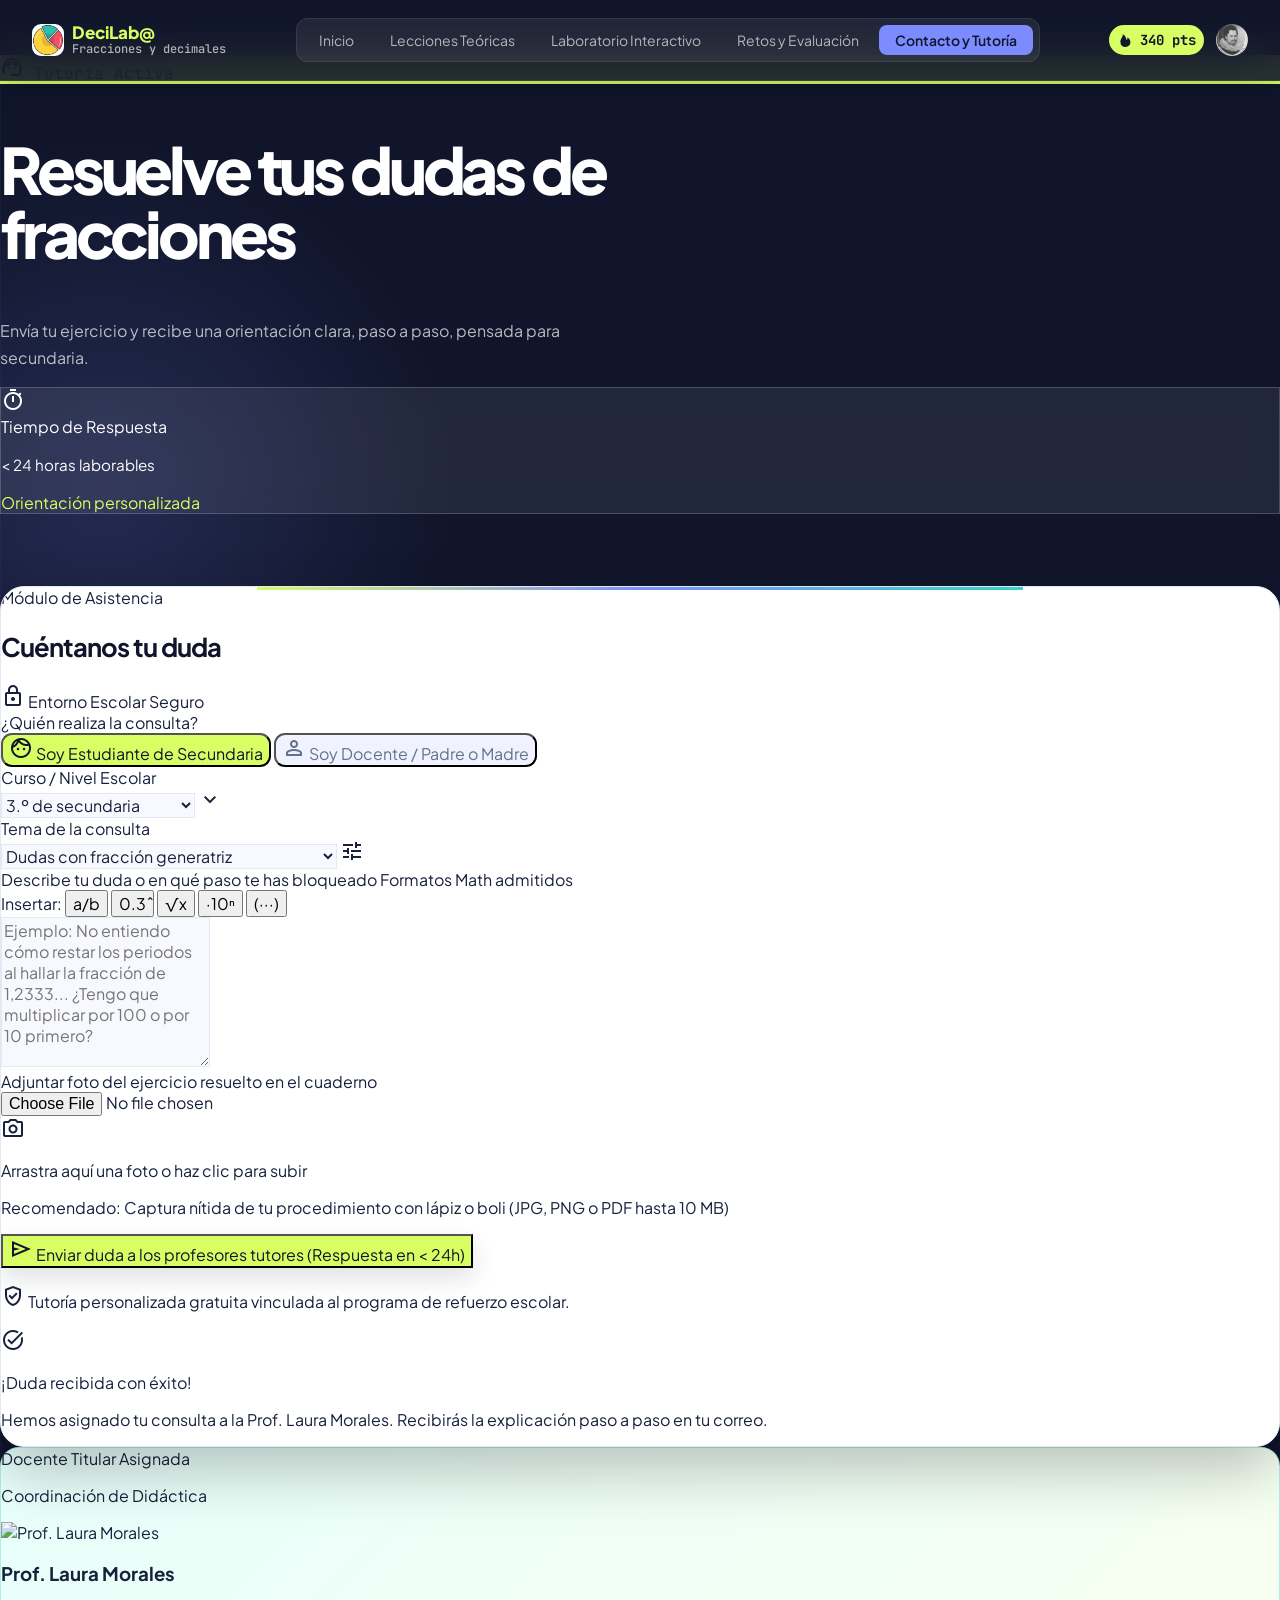
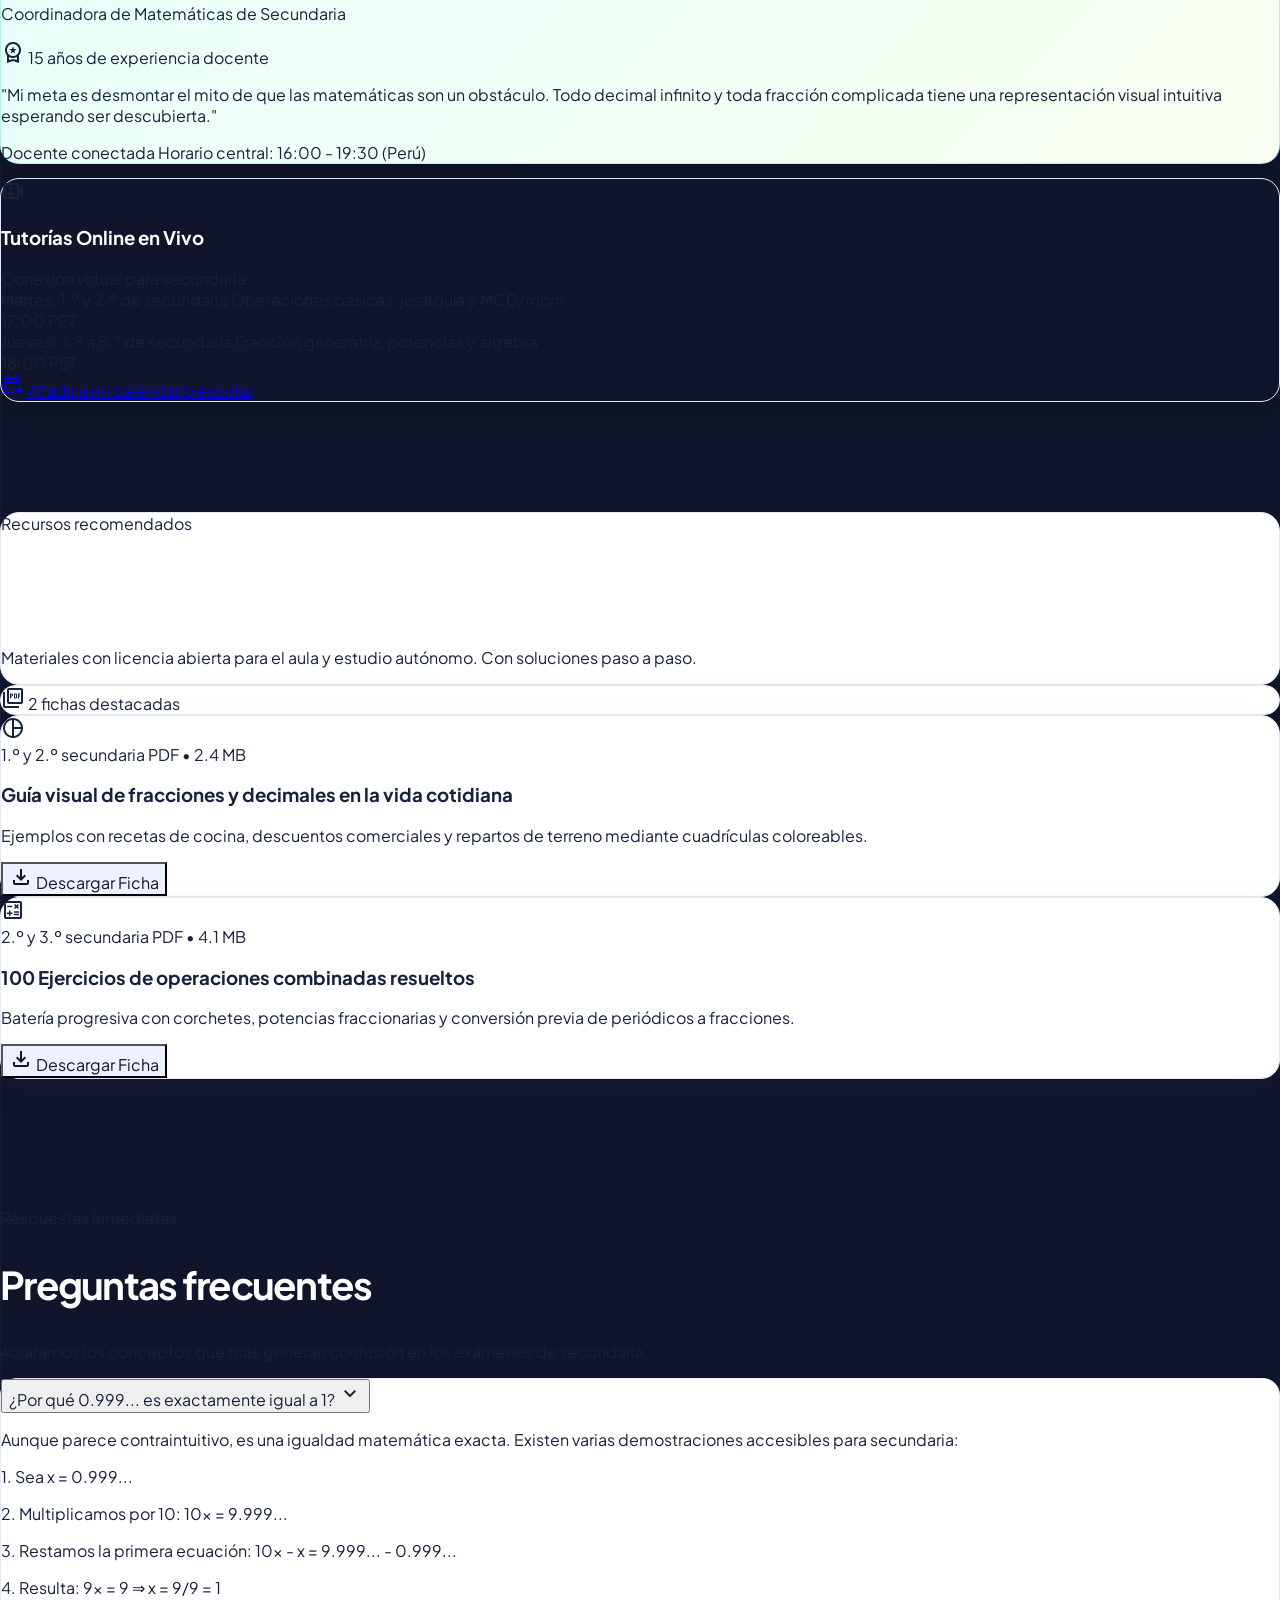
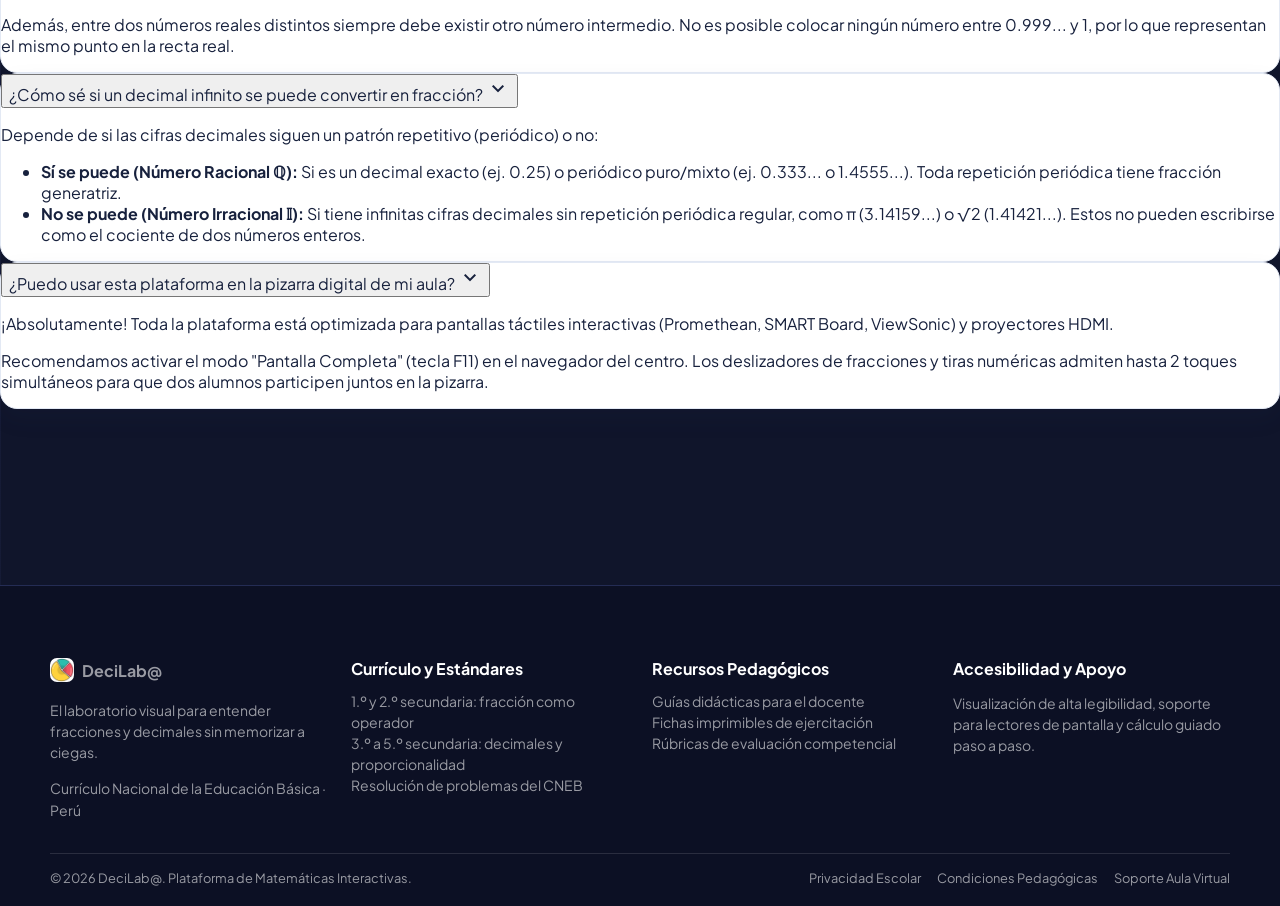
==== commit 94237491: "index" ====
--- a/contacto-tutoria.html
+++ b/contacto-tutoria.html
@@ -4,7 +4,7 @@
     <meta charset="utf-8" />
     <meta content="width=device-width, initial-scale=1.0" name="viewport" />
     <meta content="web_standard" name="shell-type" />
-    <title>FracDeciMath — Contacto y Tutoría</title>
+    <title>DeciLab@ — Contacto y Tutoría</title>
 
     <!-- Fuentes -->
     <link href="https://fonts.googleapis.com" rel="preconnect" />
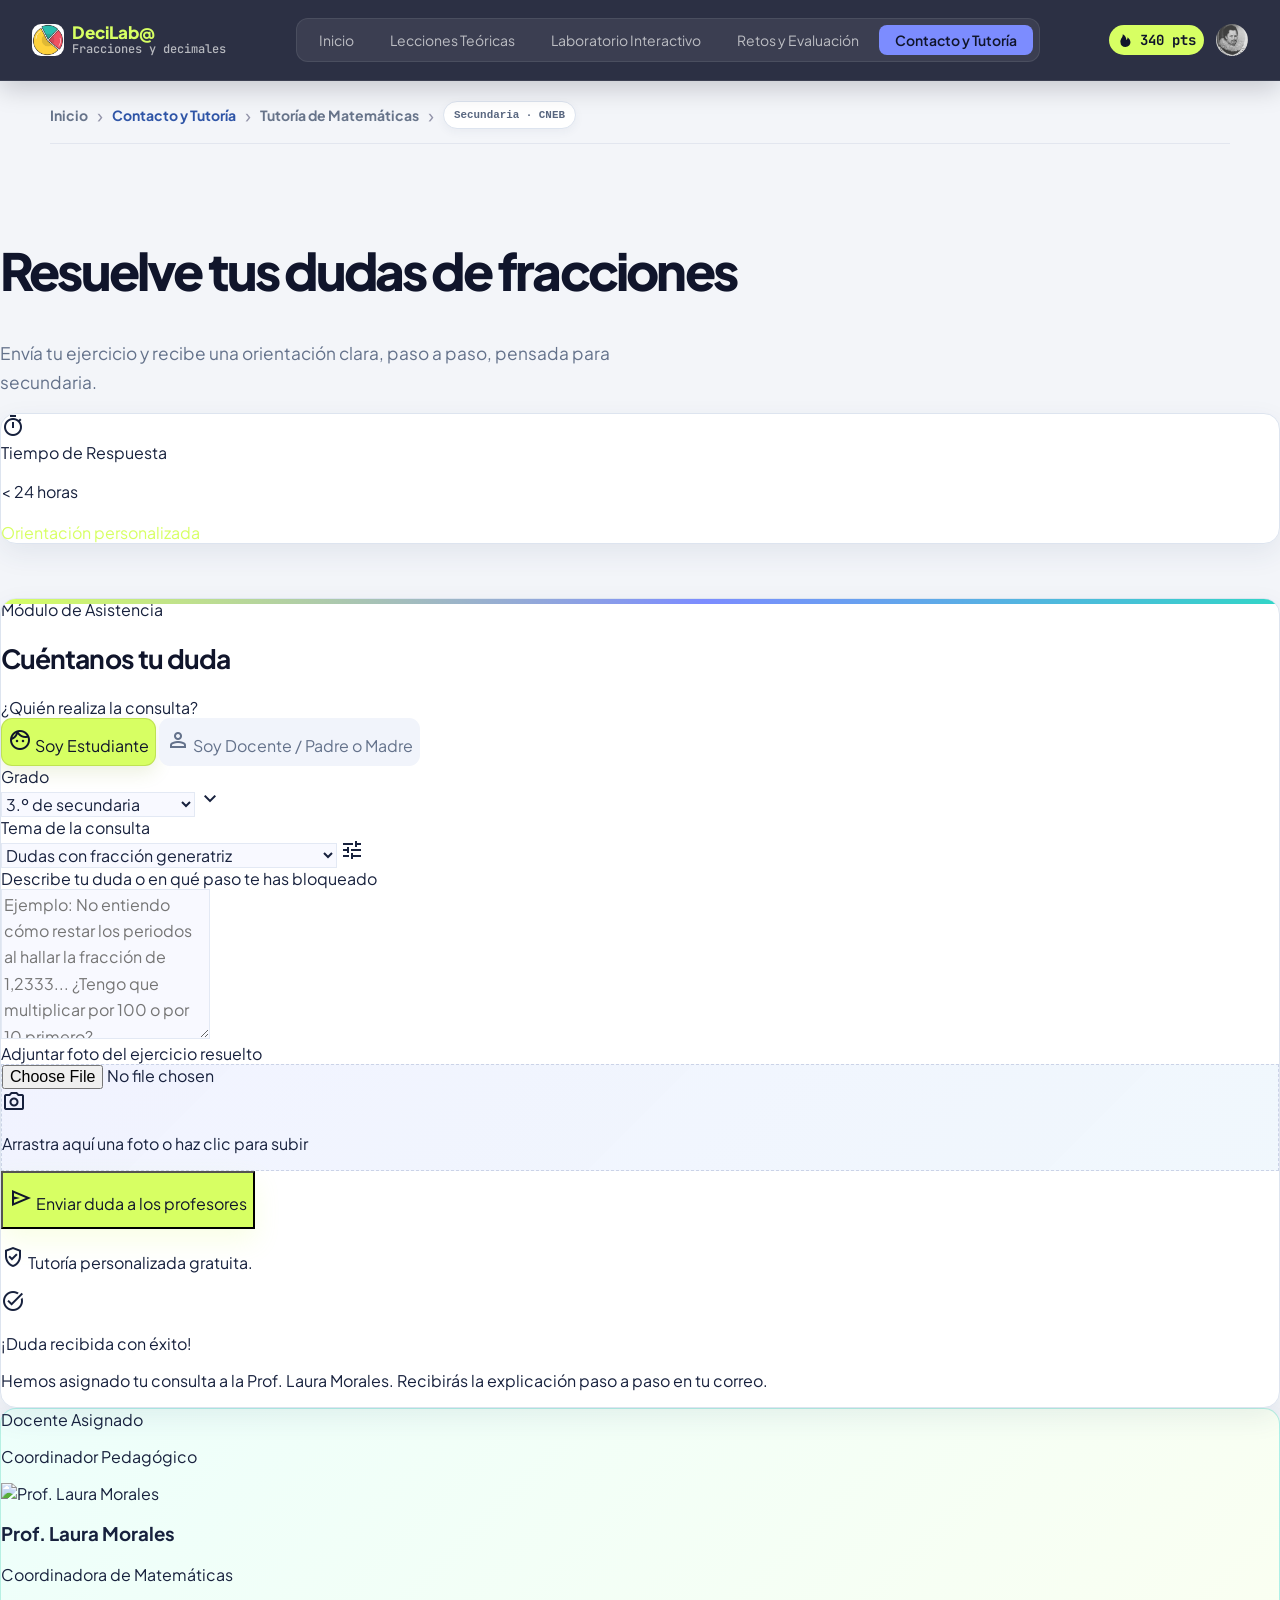
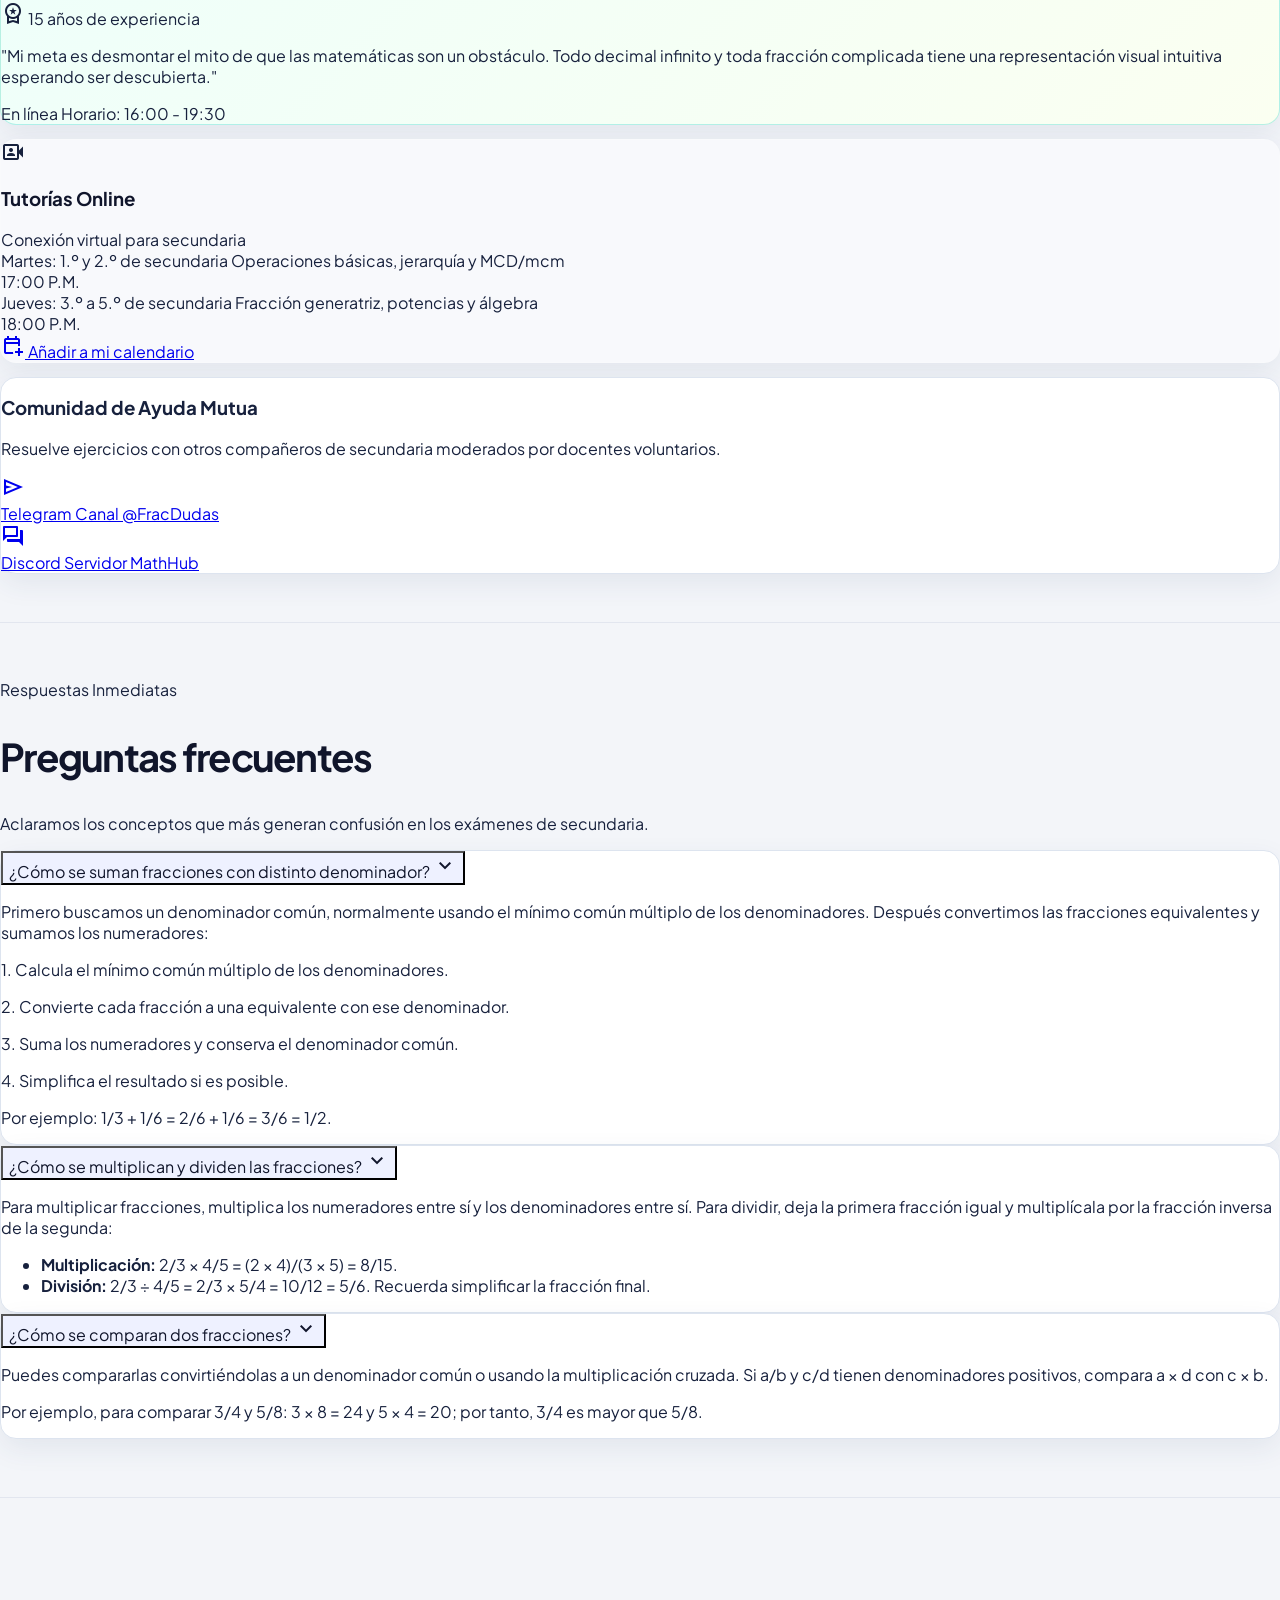
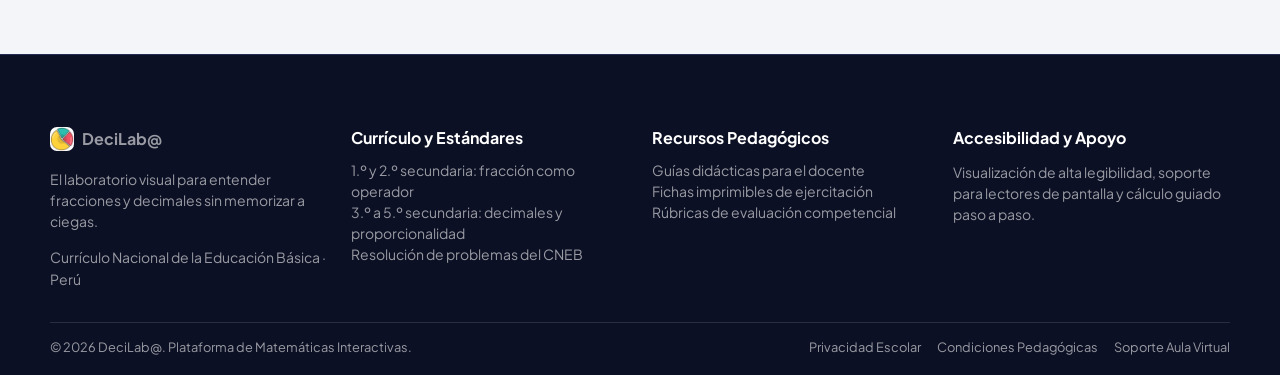
==== commit 0a121dd6: "mejoras" ====
--- a/contacto-tutoria.html
+++ b/contacto-tutoria.html
@@ -187,6 +187,7 @@
     <link rel="stylesheet" href="css/layouts.css" />
     <link rel="stylesheet" href="css/base.css" />
     <link rel="stylesheet" href="css/contacto-tutoria.css" />
+    <link rel="stylesheet" href="css/tema-lecciones.css" />
   </head>
 
   <body
@@ -195,6 +196,18 @@
   >
     <!-- ======================= HEADER ======================= -->
     <div data-layout="header"></div>
+
+    <div class="ruta">
+      <a href="index.html">Inicio</a>
+      <span>›</span>
+      <a href="contacto-tutoria.html" aria-current="page"
+        >Contacto y Tutoría</a
+      >
+      <span>›</span>
+      <a href="#math-query-form">Tutoría de Matemáticas</a>
+      <span>›</span>
+      <span class="etiqueta">Secundaria · CNEB</span>
+    </div>
 
     <!-- ======================= MAIN ======================= -->
     <main class="w-full pt-20 bg-surface min-h-[calc(100vh-14rem)]">
@@ -208,17 +221,6 @@
               class="flex flex-col lg:flex-row lg:items-end lg:justify-between gap-space-lg"
             >
               <div class="max-w-3xl">
-                <div
-                  class="inline-flex items-center gap-space-xs bg-primary-fixed text-on-primary-fixed px-space-md py-1 rounded-full mb-space-md"
-                >
-                  <span class="material-symbols-outlined text-base"
-                    >support_agent</span
-                  >
-                  <span
-                    class="font-label-sm text-label-sm uppercase tracking-wider font-semibold"
-                    >Tutoría Activa</span
-                  >
-                </div>
                 <h1
                   class="font-headline-xl text-headline-xl text-on-surface tracking-tight mb-space-sm"
                 >
@@ -250,7 +252,7 @@
                     >Tiempo de Respuesta</span
                   >
                   <p class="font-headline-sm text-headline-sm text-on-surface">
-                    &lt; 24 horas laborables
+                    &lt; 24 horas
                   </p>
                   <span
                     class="font-body-sm text-body-sm text-secondary font-medium"
@@ -286,14 +288,6 @@
                       Cuéntanos tu duda
                     </h2>
                   </div>
-                  <div
-                    class="hidden sm:flex items-center gap-1 bg-surface-container px-space-sm py-1 rounded-full text-on-surface-variant"
-                  >
-                    <span class="material-symbols-outlined text-sm">lock</span>
-                    <span class="font-label-sm text-label-sm"
-                      >Entorno Escolar Seguro</span
-                    >
-                  </div>
                 </div>
 
                 <form
@@ -318,17 +312,19 @@
                         id="role-student"
                         onclick="setRole('student')"
                         type="button"
+                        aria-pressed="true"
                       >
                         <span class="material-symbols-outlined text-base"
                           >face</span
                         >
-                        <span>Soy Estudiante de Secundaria</span>
+                        <span>Soy Estudiante</span>
                       </button>
                       <button
                         class="py-2.5 px-space-md rounded-md font-body-sm text-body-sm font-semibold text-on-surface-variant hover:text-on-surface hover:bg-surface-container transition-all flex items-center justify-center gap-space-xs"
                         id="role-teacher"
                         onclick="setRole('teacher')"
                         type="button"
+                        aria-pressed="false"
                       >
                         <span class="material-symbols-outlined text-base"
                           >person</span
@@ -343,7 +339,7 @@
                     <div>
                       <label
                         class="block font-label-md text-label-md text-on-surface mb-space-xs font-semibold"
-                        >Curso / Nivel Escolar</label
+                        >Grado</label
                       >
                       <div class="relative">
                         <select
@@ -399,52 +395,6 @@
                         class="font-label-md text-label-md text-on-surface font-semibold"
                         >Describe tu duda o en qué paso te has bloqueado</label
                       >
-                      <span class="font-label-sm text-label-sm text-outline"
-                        >Formatos Math admitidos</span
-                      >
-                    </div>
-                    <div
-                      class="flex flex-wrap items-center gap-space-xs mb-space-xs bg-surface-container-low p-space-xs rounded-lg"
-                    >
-                      <span
-                        class="font-label-sm text-label-sm text-on-surface-variant px-space-xs"
-                        >Insertar:</span
-                      >
-                      <button
-                        class="px-space-sm py-1 bg-surface-container-lowest text-primary font-math-inline text-math-inline rounded hover:bg-primary hover:text-on-primary transition-colors shadow-sm"
-                        onclick="insertSnippet('\\frac{a}{b}')"
-                        type="button"
-                      >
-                        a/b
-                      </button>
-                      <button
-                        class="px-space-sm py-1 bg-surface-container-lowest text-primary font-math-inline text-math-inline rounded hover:bg-primary hover:text-on-primary transition-colors shadow-sm"
-                        onclick="insertSnippet('0.\\bar{3}')"
-                        type="button"
-                      >
-                        0.3̂
-                      </button>
-                      <button
-                        class="px-space-sm py-1 bg-surface-container-lowest text-primary font-math-inline text-math-inline rounded hover:bg-primary hover:text-on-primary transition-colors shadow-sm"
-                        onclick="insertSnippet('\\sqrt{x}')"
-                        type="button"
-                      >
-                        √x
-                      </button>
-                      <button
-                        class="px-space-sm py-1 bg-surface-container-lowest text-primary font-math-inline text-math-inline rounded hover:bg-primary hover:text-on-primary transition-colors shadow-sm"
-                        onclick="insertSnippet(' \\cdot 10^n ')"
-                        type="button"
-                      >
-                        ·10ⁿ
-                      </button>
-                      <button
-                        class="px-space-sm py-1 bg-surface-container-lowest text-primary font-math-inline text-math-inline rounded hover:bg-primary hover:text-on-primary transition-colors shadow-sm"
-                        onclick="insertSnippet('( ) / ( )')"
-                        type="button"
-                      >
-                        (···)
-                      </button>
                     </div>
                     <textarea
                       class="w-full bg-surface-container-low text-on-surface font-body-md text-body-md p-space-md rounded-lg focus:outline-none focus:bg-surface-container-lowest focus:ring-2 focus:ring-primary transition-all resize-y"
@@ -459,8 +409,7 @@
                   <div>
                     <label
                       class="block font-label-md text-label-md text-on-surface mb-space-xs font-semibold"
-                      >Adjuntar foto del ejercicio resuelto en el
-                      cuaderno</label
+                      >Adjuntar foto del ejercicio resuelto</label
                     >
                     <div
                       class="relative group bg-surface-container-low hover:bg-surface-container-high rounded-xl p-space-lg text-center transition-all cursor-pointer"
@@ -485,12 +434,6 @@
                         >
                           Arrastra aquí una foto o haz clic para subir
                         </p>
-                        <p
-                          class="font-body-sm text-body-sm text-on-surface-variant"
-                        >
-                          Recomendado: Captura nítida de tu procedimiento con
-                          lápiz o boli (JPG, PNG o PDF hasta 10 MB)
-                        </p>
                       </div>
                     </div>
                   </div>
@@ -505,8 +448,7 @@
                         >send</span
                       >
                       <span
-                        >Enviar duda a los profesores tutores (Respuesta en &lt;
-                        24h)</span
+                        >Enviar duda a los profesores</span
                       >
                     </button>
                     <p
@@ -516,8 +458,7 @@
                         class="material-symbols-outlined text-sm text-secondary"
                         >verified_user</span
                       >
-                      Tutoría personalizada gratuita vinculada al programa de
-                      refuerzo escolar.
+                      Tutoría personalizada gratuita.
                     </p>
                   </div>
                 </form>
@@ -556,12 +497,12 @@
                   >
                     <span
                       class="font-label-sm text-label-sm uppercase font-bold tracking-wider opacity-90"
-                      >Docente Titular Asignada</span
+                      >Docente Asignado</span
                     >
                     <p
                       class="font-headline-sm text-headline-sm text-on-primary"
                     >
-                      Coordinación de Didáctica
+                      Coordinador Pedagógico
                     </p>
                   </div>
                   <div class="p-space-lg">
@@ -580,7 +521,7 @@
                         <p
                           class="font-body-sm text-body-sm text-secondary font-medium"
                         >
-                          Coordinadora de Matemáticas de Secundaria
+                          Coordinadora de Matemáticas
                         </p>
                         <div
                           class="flex items-center gap-space-xs text-outline mt-1 font-label-sm text-label-sm"
@@ -588,7 +529,7 @@
                           <span class="material-symbols-outlined text-sm"
                             >workspace_premium</span
                           >
-                          <span>15 años de experiencia docente</span>
+                          <span>15 años de experiencia</span>
                         </div>
                       </div>
                     </div>
@@ -607,10 +548,10 @@
                         <span
                           class="w-2.5 h-2.5 rounded-full bg-secondary"
                         ></span>
-                        Docente conectada
+                        En línea
                       </span>
                       <span class="text-outline"
-                        >Horario central: 16:00 - 19:30 (Perú)</span
+                        >Horario: 16:00 - 19:30</span
                       >
                     </div>
                   </div>
@@ -632,7 +573,7 @@
                       <h3
                         class="font-headline-sm text-headline-sm text-on-surface"
                       >
-                        Tutorías Online en Vivo
+                        Tutorías Online
                       </h3>
                       <span
                         class="font-body-sm text-body-sm text-on-surface-variant"
@@ -655,7 +596,7 @@
                       </div>
                       <span
                         class="font-label-md text-label-md text-primary font-bold bg-primary-fixed px-space-sm py-1 rounded"
-                        >17:00 PET</span
+                        >17:00 P.M.</span
                       >
                     </div>
                     <div
@@ -672,7 +613,7 @@
                       </div>
                       <span
                         class="font-label-md text-label-md text-primary font-bold bg-primary-fixed px-space-sm py-1 rounded"
-                        >18:00 PET</span
+                        >18:00 P.M.</span
                       >
                     </div>
                   </div>
@@ -689,7 +630,7 @@
                     <span class="material-symbols-outlined text-base"
                       >calendar_add_on</span
                     >
-                    <span>Añadir a mi calendario escolar</span>
+                    <span>Añadir a mi calendario</span>
                   </a>
                 </div>
 
@@ -749,227 +690,6 @@
                     </a>
                   </div>
                 </div>
-              </div>
-            </div>
-          </div>
-        </section>
-
-        <!-- Repositorio de recursos -->
-        <section class="w-full bg-surface-container-low py-space-xl">
-          <div class="max-w-[1280px] mx-auto px-margin-mobile lg:px-margin">
-            <div
-              class="flex flex-col md:flex-row md:items-end justify-between gap-space-md mb-space-xl"
-            >
-              <div>
-                <span
-                  class="font-label-sm text-label-sm uppercase tracking-wider text-secondary font-bold"
-                  >Recursos recomendados</span
-                >
-                <h2 class="font-headline-xl text-headline-xl text-on-surface">
-                  Fichas para practicar
-                </h2>
-                <p
-                  class="font-body-md text-body-md text-on-surface-variant mt-1"
-                >
-                  Materiales con licencia abierta para el aula y estudio
-                  autónomo. Con soluciones paso a paso.
-                </p>
-              </div>
-              <div class="flex items-center gap-space-xs">
-                <span
-                  class="font-label-md text-label-md text-on-surface-variant bg-surface-container-lowest px-space-md py-2 rounded-lg shadow-sm flex items-center gap-2"
-                >
-                  <span class="material-symbols-outlined text-primary text-base"
-                    >picture_as_pdf</span
-                  >
-                  2 fichas destacadas
-                </span>
-              </div>
-            </div>
-
-            <div
-              class="grid grid-cols-1 md:grid-cols-2 lg:grid-cols-4 gap-space-md"
-            >
-              <!-- Ficha 1 -->
-              <div
-                class="bg-surface-container-lowest rounded-xl p-space-lg flex flex-col justify-between shadow-sm hover:shadow-md transition-shadow group"
-              >
-                <div>
-                  <div
-                    class="w-12 h-12 rounded-lg bg-primary-fixed text-primary flex items-center justify-center mb-space-md group-hover:scale-105 transition-transform"
-                  >
-                    <span class="material-symbols-outlined text-2xl"
-                      >pie_chart</span
-                    >
-                  </div>
-                  <div class="flex items-center gap-space-xs mb-space-xs">
-                    <span
-                      class="bg-surface-container-high text-on-surface font-label-sm text-label-sm px-2 py-0.5 rounded"
-                      >1.º y 2.º secundaria</span
-                    >
-                    <span class="text-outline font-label-sm text-label-sm"
-                      >PDF • 2.4 MB</span
-                    >
-                  </div>
-                  <h3
-                    class="font-headline-sm text-headline-sm text-on-surface mb-space-xs leading-snug"
-                  >
-                    Guía visual de fracciones y decimales en la vida cotidiana
-                  </h3>
-                  <p
-                    class="font-body-sm text-body-sm text-on-surface-variant mb-space-lg"
-                  >
-                    Ejemplos con recetas de cocina, descuentos comerciales y
-                    repartos de terreno mediante cuadrículas coloreables.
-                  </p>
-                </div>
-                <button
-                  class="w-full py-2.5 bg-surface-container-low text-primary hover:bg-primary hover:text-on-primary font-headline-sm text-headline-sm rounded-lg transition-colors flex items-center justify-center gap-space-xs"
-                  onclick="downloadAsset('Guia_Visual_Fracciones.pdf')"
-                  type="button"
-                >
-                  <span class="material-symbols-outlined text-base"
-                    >download</span
-                  >
-                  <span>Descargar Ficha</span>
-                </button>
-              </div>
-
-              <!-- Ficha 2 -->
-              <div
-                class="bg-surface-container-lowest rounded-xl p-space-lg flex flex-col justify-between shadow-sm hover:shadow-md transition-shadow group"
-              >
-                <div>
-                  <div
-                    class="w-12 h-12 rounded-lg bg-secondary-fixed text-on-secondary-fixed flex items-center justify-center mb-space-md group-hover:scale-105 transition-transform"
-                  >
-                    <span class="material-symbols-outlined text-2xl"
-                      >calculate</span
-                    >
-                  </div>
-                  <div class="flex items-center gap-space-xs mb-space-xs">
-                    <span
-                      class="bg-surface-container-high text-on-surface font-label-sm text-label-sm px-2 py-0.5 rounded"
-                      >2.º y 3.º secundaria</span
-                    >
-                    <span class="text-outline font-label-sm text-label-sm"
-                      >PDF • 4.1 MB</span
-                    >
-                  </div>
-                  <h3
-                    class="font-headline-sm text-headline-sm text-on-surface mb-space-xs leading-snug"
-                  >
-                    100 Ejercicios de operaciones combinadas resueltos
-                  </h3>
-                  <p
-                    class="font-body-sm text-body-sm text-on-surface-variant mb-space-lg"
-                  >
-                    Batería progresiva con corchetes, potencias fraccionarias y
-                    conversión previa de periódicos a fracciones.
-                  </p>
-                </div>
-                <button
-                  class="w-full py-2.5 bg-surface-container-low text-primary hover:bg-primary hover:text-on-primary font-headline-sm text-headline-sm rounded-lg transition-colors flex items-center justify-center gap-space-xs"
-                  onclick="downloadAsset('100_Operaciones_Combinadas.pdf')"
-                  type="button"
-                >
-                  <span class="material-symbols-outlined text-base"
-                    >download</span
-                  >
-                  <span>Descargar Ficha</span>
-                </button>
-              </div>
-
-              <!-- Ficha 3 -->
-              <div
-                class="bg-surface-container-lowest rounded-xl p-space-lg flex flex-col justify-between shadow-sm hover:shadow-md transition-shadow group"
-              >
-                <div>
-                  <div
-                    class="w-12 h-12 rounded-lg bg-tertiary-fixed text-on-tertiary-fixed flex items-center justify-center mb-space-md group-hover:scale-105 transition-transform"
-                  >
-                    <span class="material-symbols-outlined text-2xl"
-                      >extension</span
-                    >
-                  </div>
-                  <div class="flex items-center gap-space-xs mb-space-xs">
-                    <span
-                      class="bg-surface-container-high text-on-surface font-label-sm text-label-sm px-2 py-0.5 rounded"
-                      >Todos los cursos</span
-                    >
-                    <span class="text-outline font-label-sm text-label-sm"
-                      >PDF • 1.8 MB</span
-                    >
-                  </div>
-                  <h3
-                    class="font-headline-sm text-headline-sm text-on-surface mb-space-xs leading-snug"
-                  >
-                    Juegos de mesa y recortables: dominó fraccionario
-                  </h3>
-                  <p
-                    class="font-body-sm text-body-sm text-on-surface-variant mb-space-lg"
-                  >
-                    28 fichas recortables de dominó donde se empareja el
-                    decimal, la fracción irreductible y el diagrama de tarta.
-                  </p>
-                </div>
-                <button
-                  class="w-full py-2.5 bg-surface-container-low text-primary hover:bg-primary hover:text-on-primary font-headline-sm text-headline-sm rounded-lg transition-colors flex items-center justify-center gap-space-xs"
-                  onclick="downloadAsset('Domino_Fracciones_Recortable.pdf')"
-                  type="button"
-                >
-                  <span class="material-symbols-outlined text-base"
-                    >download</span
-                  >
-                  <span>Descargar Ficha</span>
-                </button>
-              </div>
-
-              <!-- Ficha 4 -->
-              <div
-                class="bg-surface-container-lowest rounded-xl p-space-lg flex flex-col justify-between shadow-sm hover:shadow-md transition-shadow group"
-              >
-                <div>
-                  <div
-                    class="w-12 h-12 rounded-lg bg-surface-container-high text-on-surface flex items-center justify-center mb-space-md group-hover:scale-105 transition-transform"
-                  >
-                    <span class="material-symbols-outlined text-2xl"
-                      >fact_check</span
-                    >
-                  </div>
-                  <div class="flex items-center gap-space-xs mb-space-xs">
-                    <span
-                      class="bg-surface-container-high text-on-surface font-label-sm text-label-sm px-2 py-0.5 rounded"
-                      >Evaluación</span
-                    >
-                    <span class="text-outline font-label-sm text-label-sm"
-                      >PDF • 850 KB</span
-                    >
-                  </div>
-                  <h3
-                    class="font-headline-sm text-headline-sm text-on-surface mb-space-xs leading-snug"
-                  >
-                    Rúbrica de autoevaluación para secundaria
-                  </h3>
-                  <p
-                    class="font-body-sm text-body-sm text-on-surface-variant mb-space-lg"
-                  >
-                    Checklist competencial para que el alumno audite si domina
-                    simplificación, ordenación en la recta y estimación.
-                  </p>
-                </div>
-                <button
-                  class="w-full py-2.5 bg-surface-container-low text-primary hover:bg-primary hover:text-on-primary font-headline-sm text-headline-sm rounded-lg transition-colors flex items-center justify-center gap-space-xs"
-                  onclick="
-                    downloadAsset('Rubrica_Autoevaluacion_Secundaria.pdf')
-                  "
-                  type="button"
-                >
-                  <span class="material-symbols-outlined text-base"
-                    >download</span
-                  >
-                  <span>Descargar Ficha</span>
-                </button>
               </div>
             </div>
           </div>
@@ -1008,7 +728,7 @@
                 >
                   <span
                     class="font-headline-sm text-headline-sm text-on-surface"
-                    >¿Por qué 0.999... es exactamente igual a 1?</span
+                    >¿Cómo se suman fracciones con distinto denominador?</span
                   >
                   <span
                     class="material-symbols-outlined text-outline transition-transform duration-200"
@@ -1021,34 +741,28 @@
                   id="faq-content-1"
                 >
                   <p>
-                    Aunque parece contraintuitivo, es una igualdad matemática
-                    exacta. Existen varias demostraciones accesibles para
-                    secundaria:
+                    Primero buscamos un denominador común, normalmente usando
+                    el mínimo común múltiplo de los denominadores. Después
+                    convertimos las fracciones equivalentes y sumamos los
+                    numeradores:
                   </p>
                   <div
                     class="bg-surface-container-low p-space-md rounded-lg font-math-inline text-math-inline text-on-surface space-y-1"
                   >
-                    <p>1. Sea <span class="font-bold">x = 0.999...</span></p>
+                    <p>1. Calcula el mínimo común múltiplo de los denominadores.</p>
                     <p>
-                      2. Multiplicamos por 10:
-                      <span class="font-bold">10x = 9.999...</span>
+                      2. Convierte cada fracción a una equivalente con ese
+                      denominador.
                     </p>
                     <p>
-                      3. Restamos la primera ecuación:
-                      <span class="font-bold"
-                        >10x - x = 9.999... - 0.999...</span
-                      >
+                      3. Suma los numeradores y conserva el denominador común.
                     </p>
                     <p>
-                      4. Resulta:
-                      <span class="font-bold">9x = 9 ⇒ x = 9/9 = 1</span>
+                      4. Simplifica el resultado si es posible.
                     </p>
                   </div>
                   <p class="font-body-sm text-body-sm text-outline">
-                    Además, entre dos números reales distintos siempre debe
-                    existir otro número intermedio. No es posible colocar ningún
-                    número entre 0.999... y 1, por lo que representan el mismo
-                    punto en la recta real.
+                    Por ejemplo: 1/3 + 1/6 = 2/6 + 1/6 = 3/6 = 1/2.
                   </p>
                 </div>
               </div>
@@ -1064,8 +778,7 @@
                 >
                   <span
                     class="font-headline-sm text-headline-sm text-on-surface"
-                    >¿Cómo sé si un decimal infinito se puede convertir en
-                    fracción?</span
+                    >¿Cómo se multiplican y dividen las fracciones?</span
                   >
                   <span
                     class="material-symbols-outlined text-outline transition-transform duration-200"
@@ -1078,28 +791,22 @@
                   id="faq-content-2"
                 >
                   <p>
-                    Depende de si las cifras decimales siguen un patrón
-                    repetitivo (periódico) o no:
+                    Para multiplicar fracciones, multiplica los numeradores
+                    entre sí y los denominadores entre sí. Para dividir, deja
+                    la primera fracción igual y multiplícala por la fracción
+                    inversa de la segunda:
                   </p>
                   <ul
                     class="list-disc pl-5 space-y-1 font-body-sm text-body-sm"
                   >
                     <li>
-                      <strong class="text-on-surface"
-                        >Sí se puede (Número Racional ℚ):</strong
-                      >
-                      Si es un decimal exacto (ej. 0.25) o periódico puro/mixto
-                      (ej. 0.333... o 1.4555...). Toda repetición periódica
-                      tiene fracción generatriz.
+                      <strong class="text-on-surface">Multiplicación:</strong>
+                      2/3 × 4/5 = (2 × 4)/(3 × 5) = 8/15.
                     </li>
                     <li>
-                      <strong class="text-on-surface"
-                        >No se puede (Número Irracional 𝕀):</strong
-                      >
-                      Si tiene infinitas cifras decimales sin repetición
-                      periódica regular, como π (3.14159...) o √2 (1.41421...).
-                      Estos no pueden escribirse como el cociente de dos números
-                      enteros.
+                      <strong class="text-on-surface">División:</strong>
+                      2/3 ÷ 4/5 = 2/3 × 5/4 = 10/12 = 5/6. Recuerda
+                      simplificar la fracción final.
                     </li>
                   </ul>
                 </div>
@@ -1116,8 +823,7 @@
                 >
                   <span
                     class="font-headline-sm text-headline-sm text-on-surface"
-                    >¿Puedo usar esta plataforma en la pizarra digital de mi
-                    aula?</span
+                    >¿Cómo se comparan dos fracciones?</span
                   >
                   <span
                     class="material-symbols-outlined text-outline transition-transform duration-200"
@@ -1130,15 +836,13 @@
                   id="faq-content-3"
                 >
                   <p>
-                    ¡Absolutamente! Toda la plataforma está optimizada para
-                    pantallas táctiles interactivas (Promethean, SMART Board,
-                    ViewSonic) y proyectores HDMI.
+                    Puedes compararlas convirtiéndolas a un denominador común
+                    o usando la multiplicación cruzada. Si a/b y c/d tienen
+                    denominadores positivos, compara a × d con c × b.
                   </p>
                   <p class="font-body-sm text-body-sm text-outline">
-                    Recomendamos activar el modo "Pantalla Completa" (tecla F11)
-                    en el navegador del centro. Los deslizadores de fracciones y
-                    tiras numéricas admiten hasta 2 toques simultáneos para que
-                    dos alumnos participen juntos en la pizarra.
+                    Por ejemplo, para comparar 3/4 y 5/8: 3 × 8 = 24 y 5 × 4
+                    = 20; por tanto, 3/4 es mayor que 5/8.
                   </p>
                 </div>
               </div>
@@ -1153,11 +857,15 @@
             const teacherBtn = document.getElementById("role-teacher");
 
             if (role === "student") {
+              studentBtn.setAttribute("aria-pressed", "true");
+              teacherBtn.setAttribute("aria-pressed", "false");
               studentBtn.className =
                 "py-2.5 px-space-md rounded-md font-body-sm text-body-sm font-semibold transition-all bg-primary-container text-on-primary shadow-sm flex items-center justify-center gap-space-xs";
               teacherBtn.className =
                 "py-2.5 px-space-md rounded-md font-body-sm text-body-sm font-semibold text-on-surface-variant hover:text-on-surface hover:bg-surface-container transition-all flex items-center justify-center gap-space-xs";
             } else {
+              teacherBtn.setAttribute("aria-pressed", "true");
+              studentBtn.setAttribute("aria-pressed", "false");
               teacherBtn.className =
                 "py-2.5 px-space-md rounded-md font-body-sm text-body-sm font-semibold transition-all bg-primary-container text-on-primary shadow-sm flex items-center justify-center gap-space-xs";
               studentBtn.className =
--- a/css/base.css
+++ b/css/base.css
@@ -65,3 +65,33 @@
   color: var(--fd-night);
   background: var(--fd-lime);
 }
+
+/* ===== RUTA DE NAVEGACIÓN ===== */
+.ruta {
+  min-height: 55px;
+  padding: 14px 28px;
+  display: flex;
+  align-items: center;
+  flex-wrap: wrap;
+  gap: 12px;
+  border-bottom: 1px solid #eeeefa;
+}
+.ruta a {
+  color: #5d5d72;
+  font-size: 14px;
+}
+.ruta a:hover {
+  color: var(--violeta);
+}
+.ruta > span:not(.etiqueta) {
+  color: #9293a9;
+  font-size: 20px;
+}
+.etiqueta {
+  padding: 5px 12px;
+  border-radius: 20px;
+  background: #e2e7ff;
+  color: var(--violeta);
+  font-family: monospace;
+  font-size: 12px;
+}
--- a/css/contacto-tutoria.css
+++ b/css/contacto-tutoria.css
@@ -1,24 +1,25 @@
 :root {
-  --contact-night: #10152b;
-  --contact-ink: #17213d;
-  --contact-muted: #64728b;
-  --contact-line: #e3e9f4;
-  --contact-paper: #fff;
-  --contact-lime: #d7ff63;
-  --contact-blue: #7c8cff;
-  --contact-coral: #ff6b7a;
-  --contact-teal: #32d5c7;
-  --contact-canvas: #f5f7ff;
-}
-
-* { box-sizing: border-box; }
+  --contact-night: var(--fd-night);
+  --contact-ink: var(--fd-ink);
+  --contact-muted: var(--fd-muted);
+  --contact-line: var(--fd-line);
+  --contact-paper: var(--fd-paper);
+  --contact-lime: var(--fd-lime);
+  --contact-blue: var(--fd-blue);
+  --contact-coral: var(--fd-coral);
+  --contact-teal: var(--fd-teal);
+  --contact-canvas: var(--fd-canvas);
+}
+
+* {
+  box-sizing: border-box;
+}
 
 body {
   color: var(--contact-ink) !important;
   background:
-    linear-gradient(rgba(124,140,255,.05) 1px, transparent 1px),
-    linear-gradient(90deg, rgba(124,140,255,.05) 1px, transparent 1px),
-    radial-gradient(circle at 8% 12%, rgba(124,140,255,.18), transparent 22rem),
+    radial-gradient(circle at 12% 6%, rgba(125, 140, 255, 0.19), transparent 25rem),
+    radial-gradient(circle at 90% 20%, rgba(53, 212, 195, 0.08), transparent 21rem),
     var(--contact-night) !important;
   font-family: "Plus Jakarta Sans", "Segoe UI", sans-serif !important;
 }
@@ -29,8 +30,13 @@
   background: transparent !important;
 }
 
+.container {
+  width: min(100% - 32px, 1280px) !important;
+  margin-inline: auto;
+}
+
 main > div > section:first-child {
-  padding: 55px 0 72px !important;
+  padding: 58px 0 54px !important;
   color: #fff !important;
   background: transparent !important;
 }
@@ -42,36 +48,41 @@
 main > div > section:first-child h1 {
   max-width: 760px;
   color: #fff !important;
-  font-size: clamp(2.35rem, 5vw, 4.5rem) !important;
+  font-size: clamp(2.5rem, 5vw, 4.75rem) !important;
   font-weight: 850 !important;
-  letter-spacing: -.065em;
-  line-height: 1 !important;
+  letter-spacing: -0.06em;
+  line-height: 1.02 !important;
+  text-wrap: balance;
 }
 
 main > div > section:first-child p {
   max-width: 650px;
-  color: rgba(255,255,255,.7) !important;
-  font-size: 1rem !important;
+  color: rgba(255, 255, 255, 0.76) !important;
+  font-size: 1.08rem !important;
   line-height: 1.65 !important;
 }
 
 main > div > section:first-child .inline-flex {
   color: var(--contact-night) !important;
   background: var(--contact-lime) !important;
+  border: 0;
   font-family: "JetBrains Mono", monospace;
+  box-shadow: 0 8px 24px rgba(217, 255, 100, 0.12);
 }
 
 main > div > section:first-child > div > div > div:last-child {
-  border: 1px solid rgba(255,255,255,.18);
+  min-width: 290px;
+  border: 1px solid rgba(255, 255, 255, 0.16);
   color: #fff;
-  background: rgba(255,255,255,.08);
-  box-shadow: none;
-  backdrop-filter: blur(12px);
+  background: rgba(255, 255, 255, 0.08);
+  box-shadow: 0 18px 44px rgba(6, 9, 24, 0.22);
+  backdrop-filter: blur(16px);
+  border-radius: 18px;
 }
 
 main > div > section:first-child > div > div > div:last-child p {
   color: #fff !important;
-  font-size: .95rem !important;
+  font-size: 1rem !important;
 }
 
 main > div > section:first-child > div > div > div:last-child span:last-child {
@@ -79,35 +90,37 @@
 }
 
 main > div > section:nth-child(2) {
-  padding: 0 0 46px !important;
+  position: relative;
+  padding: 0 0 48px !important;
   background: transparent !important;
 }
 
 main > div > section:nth-child(2) > div > div {
   align-items: stretch;
+  gap: 20px;
 }
 
 main > div > section:nth-child(2) > div > div > div:first-child {
   position: relative;
   overflow: hidden;
-  border: 1px solid var(--contact-line);
-  border-radius: 24px;
+  border: 1px solid rgba(255, 255, 255, 0.72);
+  border-radius: 22px;
   background: var(--contact-paper);
-  box-shadow: 0 24px 60px rgba(0,0,0,.24);
+  box-shadow: 0 28px 70px rgba(5, 9, 30, 0.28);
 }
 
 main > div > section:nth-child(2) > div > div > div:first-child::before {
   position: absolute;
-  inset: 0 20% auto;
-  height: 3px;
-  background: linear-gradient(90deg, var(--contact-lime), var(--contact-blue), var(--contact-teal));
+  inset: 0 0 auto;
+  height: 5px;
+  background: linear-gradient(90deg, var(--contact-lime), var(--contact-blue) 55%, var(--contact-teal));
   content: "";
 }
 
 main > div > section:nth-child(2) h2 {
   color: var(--contact-night) !important;
-  font-size: 1.6rem !important;
-  letter-spacing: -.04em;
+  font-size: 1.65rem !important;
+  letter-spacing: -0.035em;
 }
 
 main > div > section:nth-child(2) label {
@@ -116,18 +129,39 @@
 
 #role-student,
 #role-teacher {
+  min-height: 48px;
+  border: 1px solid transparent;
   border-radius: 11px !important;
-  transition: .2s ease;
+  transition: transform 0.2s ease, box-shadow 0.2s ease, background 0.2s ease;
 }
 
 #role-student {
   color: var(--contact-night) !important;
   background: var(--contact-lime) !important;
+  border-color: rgba(130, 153, 37, 0.28);
+  box-shadow: 0 7px 18px rgba(130, 153, 37, 0.14);
 }
 
 #role-teacher {
   color: var(--contact-muted) !important;
-  background: #f0f3ff !important;
+  background: #f1f4fb !important;
+  border-color: transparent;
+}
+
+#role-student:not(.bg-primary-container),
+#role-teacher:not(.bg-primary-container) {
+  color: var(--contact-muted) !important;
+  background: #f1f4fb !important;
+  border-color: transparent;
+  box-shadow: none;
+}
+
+#role-student.bg-primary-container,
+#role-teacher.bg-primary-container {
+  color: var(--contact-night) !important;
+  background: var(--contact-lime) !important;
+  border-color: rgba(130, 153, 37, 0.28);
+  box-shadow: 0 7px 18px rgba(130, 153, 37, 0.14);
 }
 
 #role-student:hover,
@@ -141,7 +175,13 @@
   border: 1px solid var(--contact-line) !important;
   color: var(--contact-ink) !important;
   background: #f8f9ff !important;
-  transition: border-color .2s ease, box-shadow .2s ease, background-color .2s ease;
+  transition: border-color 0.2s ease, box-shadow 0.2s ease, background 0.2s ease;
+}
+
+main input:not([type="file"]):hover,
+main select:hover,
+main textarea:hover {
+  border-color: #c7cfdf !important;
 }
 
 main input:not([type="file"]):focus,
@@ -150,52 +190,68 @@
   border-color: var(--contact-blue) !important;
   outline: 0 !important;
   background: #fff !important;
-  box-shadow: 0 0 0 4px rgba(124,140,255,.14) !important;
-}
-
-#query-textarea { min-height: 150px; }
-
-main button {
-  transition: transform .2s ease, box-shadow .2s ease, background-color .2s ease !important;
-}
-
-main button:hover {
+  box-shadow: 0 0 0 4px rgba(125, 140, 255, 0.14) !important;
+}
+
+#query-textarea {
+  min-height: 150px;
+  line-height: 1.65;
+}
+
+main > div > section:nth-child(2) div.group {
+  border: 1.5px dashed #cbd3e7;
+  background:
+    linear-gradient(135deg, rgba(125, 140, 255, 0.05), rgba(53, 212, 195, 0.04)),
+    #f8f9ff;
+}
+
+main > div > section:nth-child(2) div.group:hover {
+  border-color: var(--contact-blue);
+  background: #f4f6ff;
+}
+
+main button,
+main a {
+  transition: transform 0.2s ease, box-shadow 0.2s ease, background 0.2s ease, color 0.2s ease !important;
+}
+
+main button:hover,
+main a:hover {
   transform: translateY(-2px);
 }
 
 main > div > section:nth-child(2) button[type="submit"] {
+  min-height: 58px;
   color: var(--contact-night) !important;
   background: var(--contact-lime) !important;
-  box-shadow: 0 10px 24px rgba(16,21,43,.13);
+  box-shadow: 0 12px 26px rgba(217, 255, 100, 0.16);
 }
 
 main > div > section:nth-child(2) button[type="submit"]:hover {
-  box-shadow: 0 14px 28px rgba(16,21,43,.2);
+  box-shadow: 0 16px 32px rgba(217, 255, 100, 0.24);
 }
 
 main > div > section:nth-child(2) > div > div > div:last-child {
   display: grid;
+  align-content: start;
   gap: 14px;
 }
 
 main > div > section:nth-child(2) > div > div > div:last-child > div {
-  border: 1px solid var(--contact-line);
+  border: 1px solid rgba(255, 255, 255, 0.72);
   border-radius: 19px;
   background: var(--contact-paper);
-  box-shadow: 0 12px 30px rgba(0,0,0,.14);
+  box-shadow: 0 14px 34px rgba(5, 9, 30, 0.18);
 }
 
 main > div > section:nth-child(2) > div > div > div:last-child > div:first-child {
-  border-color: rgba(50,213,199,.35);
-  background: linear-gradient(135deg, #e8fffb, #f8fff0);
+  border-color: rgba(53, 212, 195, 0.34);
+  background: linear-gradient(135deg, #edfffb, #fbfff1);
 }
 
 main > div > section:nth-child(2) > div > div > div:last-child > div:nth-child(2) {
-  background: var(--contact-night);
-}
-
-main > div > section:nth-child(2) > div > div > div:last-child > div:nth-child(3) {
-  display: none;
+  border: 1px solid rgba(255, 255, 255, 0.1);
+  background: linear-gradient(145deg, #171d38, #20284a);
 }
 
 main > div > section:nth-child(2) > div > div > div:last-child > div:nth-child(2) h3,
@@ -204,91 +260,214 @@
 }
 
 main > div > section:nth-child(2) > div > div > div:last-child > div:nth-child(2) p {
-  color: rgba(255,255,255,.65) !important;
+  color: rgba(255, 255, 255, 0.68) !important;
+}
+
+main > div > section:nth-child(3),
+main > div > section:nth-child(4) {
+  position: relative;
+  background: transparent !important;
 }
 
 main > div > section:nth-child(3) {
-  padding: 64px 0 !important;
-  background: transparent !important;
+  margin-bottom: 44px;
+  padding: 56px 0 58px !important;
+  background:
+    linear-gradient(180deg, rgba(246, 248, 255, 0.98), rgba(246, 248, 255, 0.94)) !important;
+  border-block: 1px solid rgba(255, 255, 255, 0.6);
 }
 
 main > div > section:nth-child(3) h2,
 main > div > section:nth-child(4) h2 {
-  color: #fff !important;
-  font-size: clamp(1.7rem, 3vw, 2.4rem) !important;
-  letter-spacing: -.045em;
+  color: var(--contact-night) !important;
+  font-size: clamp(1.75rem, 3vw, 2.45rem) !important;
+  letter-spacing: -0.045em;
 }
 
 main > div > section:nth-child(3) > div > div > div {
   border: 1px solid var(--contact-line);
-  border-radius: 19px;
+  border-radius: 18px;
   background: #fff;
-  box-shadow: 0 12px 30px rgba(43,58,104,.09);
-  transition: transform .25s ease, box-shadow .25s ease;
+  box-shadow: 0 12px 30px rgba(43, 58, 104, 0.08);
+  transition: transform 0.25s ease, box-shadow 0.25s ease, border-color 0.25s ease;
 }
 
 main > div > section:nth-child(3) > div > div > div:hover {
-  box-shadow: 0 18px 34px rgba(43,58,104,.15);
+  border-color: #cbd3e8;
+  box-shadow: 0 18px 38px rgba(43, 58, 104, 0.14);
   transform: translateY(-5px);
 }
 
-main > div > section:nth-child(3) > div > div:last-child > div:nth-child(n + 3) {
-  display: none;
-}
-
 main > div > section:nth-child(3) button {
   color: var(--contact-night) !important;
   background: #eef1ff !important;
 }
 
 main > div > section:nth-child(3) button:hover {
-  color: var(--contact-night) !important;
   background: var(--contact-lime) !important;
 }
 
 main > div > section:nth-child(4) {
-  padding: 64px 0 !important;
+  padding: 20px 0 24px !important;
+  color: var(--contact-ink);
   background: transparent !important;
 }
 
 main > div > section:nth-child(4) > div > div:last-child > div {
   border: 1px solid var(--contact-line);
-  border-radius: 17px;
+  border-radius: 16px;
   background: #fff;
-  box-shadow: 0 10px 25px rgba(43,58,104,.07);
-  transition: box-shadow .2s ease, transform .2s ease;
+  box-shadow: 0 10px 25px rgba(43, 58, 104, 0.08);
+  transition: box-shadow 0.2s ease, transform 0.2s ease;
 }
 
 main > div > section:nth-child(4) > div > div:last-child > div:hover {
-  box-shadow: 0 15px 28px rgba(43,58,104,.12);
+  box-shadow: 0 15px 30px rgba(43, 58, 104, 0.13);
   transform: translateY(-2px);
 }
 
-main > div > section:nth-child(4) button {
-  color: var(--contact-ink) !important;
-}
-
-main > div > section:nth-child(4) button:focus-visible,
+main > div > section:nth-child(4) > div > div:first-child h2,
+main > div > section:nth-child(4) > div > div:first-child p {
+  color: #fff;
+}
+
 main button:focus-visible,
 main a:focus-visible,
 main select:focus-visible,
-main textarea:focus-visible {
+main textarea:focus-visible,
+main input:focus-visible {
   outline: 3px solid var(--contact-coral) !important;
   outline-offset: 3px;
 }
 
+@media (max-width: 1023px) {
+  main > div > section:nth-child(2) > div > div > div:last-child {
+    grid-template-columns: repeat(2, minmax(0, 1fr));
+  }
+}
+
 @media (max-width: 760px) {
-  .container { width: min(100% - 32px, 620px) !important; }
-  main > div > section:first-child { padding-top: 32px !important; }
-  main > div > section:first-child h1 { font-size: 2.55rem !important; }
-  main > div > section:nth-child(2) > div > div > div:first-child { padding: 22px !important; }
+  .container {
+    width: min(100% - 32px, 620px) !important;
+  }
+
+  main {
+    padding-bottom: 40px !important;
+  }
+
+  main > div > section:first-child {
+    padding: 36px 0 38px !important;
+  }
+
+  main > div > section:first-child h1 {
+    font-size: 2.55rem !important;
+  }
+
+  main > div > section:first-child > div > div > div:last-child {
+    min-width: 0;
+  }
+
+  main > div > section:nth-child(2) > div > div > div:first-child {
+    padding: 22px !important;
+  }
+
+  main > div > section:nth-child(2) > div > div > div:last-child {
+    grid-template-columns: 1fr;
+  }
+
+  main > div > section:nth-child(3) {
+    margin-bottom: 24px;
+    padding: 42px 0 !important;
+  }
 }
 
 @media (prefers-reduced-motion: reduce) {
   *,
   *::before,
   *::after {
-    animation-duration: .01ms !important;
-    transition-duration: .01ms !important;
-  }
-}
+    scroll-behavior: auto !important;
+    animation-duration: 0.01ms !important;
+    transition-duration: 0.01ms !important;
+  }
+}
+
+/* Sistema visual compartido con lecciones y laboratorio */
+body {
+  background: #f3f5f9 !important;
+  background-image: none !important;
+}
+
+main {
+  color: var(--fd-ink);
+}
+
+main > div > section:first-child {
+  background: #f3f5f9 !important;
+}
+
+main > div > section:first-child h1 {
+  color: var(--fd-night) !important;
+  font-size: clamp(2.2rem, 4vw, 3.8rem) !important;
+  letter-spacing: -.055em;
+}
+
+main > div > section:first-child p {
+  color: var(--fd-muted) !important;
+}
+
+main > div > section:first-child .inline-flex {
+  color: var(--fd-night) !important;
+  background: var(--fd-lime) !important;
+}
+
+main > div > section:first-child > div > div > div:last-child {
+  border-color: #dde4ef;
+  color: var(--fd-ink);
+  background: #fff;
+  box-shadow: 0 10px 28px rgba(43, 58, 104, .08);
+}
+
+main > div > section:first-child > div > div > div:last-child p {
+  color: var(--fd-ink) !important;
+}
+
+main > div > section:first-child > div > div > div:last-child span:last-child {
+  color: #5366db;
+}
+
+main > div > section:nth-child(2) > div > div > div:first-child,
+main > div > section:nth-child(2) > div > div > div:last-child > div,
+main > div > section:nth-child(3) > div > div > div,
+main > div > section:nth-child(4) > div > div:last-child > div {
+  border-color: #dde4ef;
+  border-radius: 16px;
+  box-shadow: 0 10px 28px rgba(43, 58, 104, .08);
+}
+
+main > div > section:nth-child(2) > div > div > div:last-child > div:nth-child(2) {
+  color: var(--fd-ink);
+  background: #f8f9fc;
+}
+
+main > div > section:nth-child(2) > div > div > div:last-child > div:nth-child(2) h3 {
+  color: var(--fd-night) !important;
+}
+
+main > div > section:nth-child(2) > div > div > div:last-child > div:nth-child(2) p {
+  color: var(--fd-muted) !important;
+}
+
+main > div > section:nth-child(3) {
+  background: #f3f5f9 !important;
+  border-block-color: #e2e6ef;
+}
+
+main > div > section:nth-child(3) h2,
+main > div > section:nth-child(4) h2 {
+  color: var(--fd-night) !important;
+}
+
+main > div > section:nth-child(4) > div > div:first-child h2,
+main > div > section:nth-child(4) > div > div:first-child p {
+  color: var(--fd-ink) !important;
+}
--- a/css/tema-lecciones.css
+++ b/css/tema-lecciones.css
@@ -0,0 +1,235 @@
+/*
+ * Lenguaje visual compartido por las páginas de aprendizaje.
+ * Se carga después de los estilos específicos para mantener la misma jerarquía.
+ */
+
+body {
+  color: var(--fd-ink) !important;
+  background: #f3f5f9 !important;
+  background-image: none !important;
+}
+
+.cabecera + main {
+  padding-top: 5rem;
+}
+
+.eyebrow {
+  color: #5366db;
+}
+
+button,
+a {
+  transition:
+    transform .2s ease,
+    box-shadow .2s ease,
+    background-color .2s ease,
+    color .2s ease,
+    border-color .2s ease;
+}
+
+button:hover,
+a:hover {
+  transform: translateY(-2px);
+}
+
+/* Breadcrumb de Lecciones Teóricas */
+.ruta {
+  display: flex;
+  flex-wrap: wrap;
+  align-items: center;
+  gap: 9px;
+  width: min(1180px, calc(100% - 48px));
+  min-height: 64px;
+  margin: 0 auto;
+  padding: 20px 0 14px;
+  color: #7d8798;
+  border-bottom: 1px solid #e2e6ef;
+  font-size: .78rem;
+}
+
+.ruta a {
+  color: #67748a;
+  font-weight: 700;
+  text-decoration: none;
+}
+
+.ruta > span:not(.etiqueta) {
+  color: #9293a9;
+  font-size: 20px;
+}
+
+.ruta a[aria-current="page"] {
+  color: #2f55a7;
+}
+
+.ruta .etiqueta {
+  padding: 7px 10px;
+  color: #596780;
+  background: #fff;
+  border: 1px solid #dde4ef;
+  border-radius: 999px;
+  box-shadow: 0 3px 10px rgba(43, 58, 104, .05);
+  font-size: .68rem;
+  font-weight: 800;
+}
+
+/* Encabezados y superficies */
+.page-head,
+.evaluacion-hero {
+  padding-top: 18px;
+  padding-bottom: 26px;
+}
+
+.page-title,
+.evaluacion-hero h1 {
+  color: var(--fd-night) !important;
+  font-size: clamp(2.2rem, 4vw, 3.8rem);
+  letter-spacing: -.055em;
+  line-height: 1.04;
+}
+
+.page-lead,
+.hero-copy {
+  color: var(--fd-muted) !important;
+}
+
+.mode {
+  color: #596780;
+  background: #fff;
+  border-color: #d9dfec;
+  box-shadow: 0 4px 14px rgba(43, 58, 104, .06);
+}
+
+.mode:hover,
+.mode.is-active {
+  color: #fff;
+  background: #5366db;
+  border-color: #5366db;
+}
+
+.card,
+.pregunta-examen,
+.mapa-cuestionario,
+.recordatorio-operativo,
+.racha-aciertos,
+.rendimiento,
+.estado-evaluacion {
+  border: 1px solid #dde4ef;
+  border-radius: 16px;
+  box-shadow: 0 10px 28px rgba(43, 58, 104, .08);
+}
+
+.card {
+  background: #fff;
+}
+
+.estado-evaluacion {
+  color: var(--fd-ink);
+  background: #fff;
+}
+
+.estado-evaluacion span:last-child {
+  color: #5366db;
+}
+
+/* Herramientas, tarjetas y formularios */
+.preset,
+.boton-secundario {
+  color: #5366db;
+  background: #fff;
+  border-color: #dce2ee;
+}
+
+.preset:hover,
+.preset.is-active,
+.boton-principal {
+  color: #fff;
+  background: #5366db;
+  border-color: #5366db;
+}
+
+.viz-card,
+.option,
+.opcion,
+.dominios > div {
+  border-color: #e4e8f1;
+  background: #fff;
+}
+
+.viz-card:hover,
+.option:hover,
+.option.is-selected,
+.opcion:hover {
+  border-color: #5366db;
+  background: #f4f6ff;
+}
+
+.formulario-respuestas textarea,
+textarea {
+  border-color: #dce3ef;
+  background: #f8f9fc;
+}
+
+.formulario-respuestas textarea:focus,
+textarea:focus {
+  border-color: #5366db;
+  background: #fff;
+  box-shadow: 0 0 0 3px rgba(83, 102, 219, .12);
+}
+
+/* Contacto y tutoría conserva sus funciones, pero usa las mismas superficies. */
+main > div > section:first-child {
+  background: #f3f5f9 !important;
+}
+
+main > div > section:first-child h1 {
+  color: var(--fd-night) !important;
+}
+
+main > div > section:first-child p {
+  color: var(--fd-muted) !important;
+}
+
+main > div > section:first-child > div > div > div:last-child,
+main > div > section:nth-child(2) > div > div > div:first-child,
+main > div > section:nth-child(2) > div > div > div:last-child > div,
+main > div > section:nth-child(3) > div > div > div,
+main > div > section:nth-child(4) > div > div:last-child > div {
+  border-color: #dde4ef;
+  border-radius: 16px;
+  box-shadow: 0 10px 28px rgba(43, 58, 104, .08);
+}
+
+main > div > section:first-child > div > div > div:last-child {
+  color: var(--fd-ink);
+  background: #fff;
+}
+
+main > div > section:first-child > div > div > div:last-child p {
+  color: var(--fd-ink) !important;
+}
+
+main > div > section:nth-child(3) {
+  background: #f3f5f9 !important;
+  border-block-color: #e2e6ef;
+}
+
+main > div > section:nth-child(3) h2,
+main > div > section:nth-child(4) h2,
+main > div > section:nth-child(4) > div > div:first-child h2,
+main > div > section:nth-child(4) > div > div:first-child p {
+  color: var(--fd-night) !important;
+}
+
+@media (max-width: 760px) {
+  .ruta {
+    width: min(100% - 32px, 620px);
+  }
+}
+
+@media (prefers-reduced-motion: reduce) {
+  button,
+  a {
+    transition-duration: .01ms;
+  }
+}
